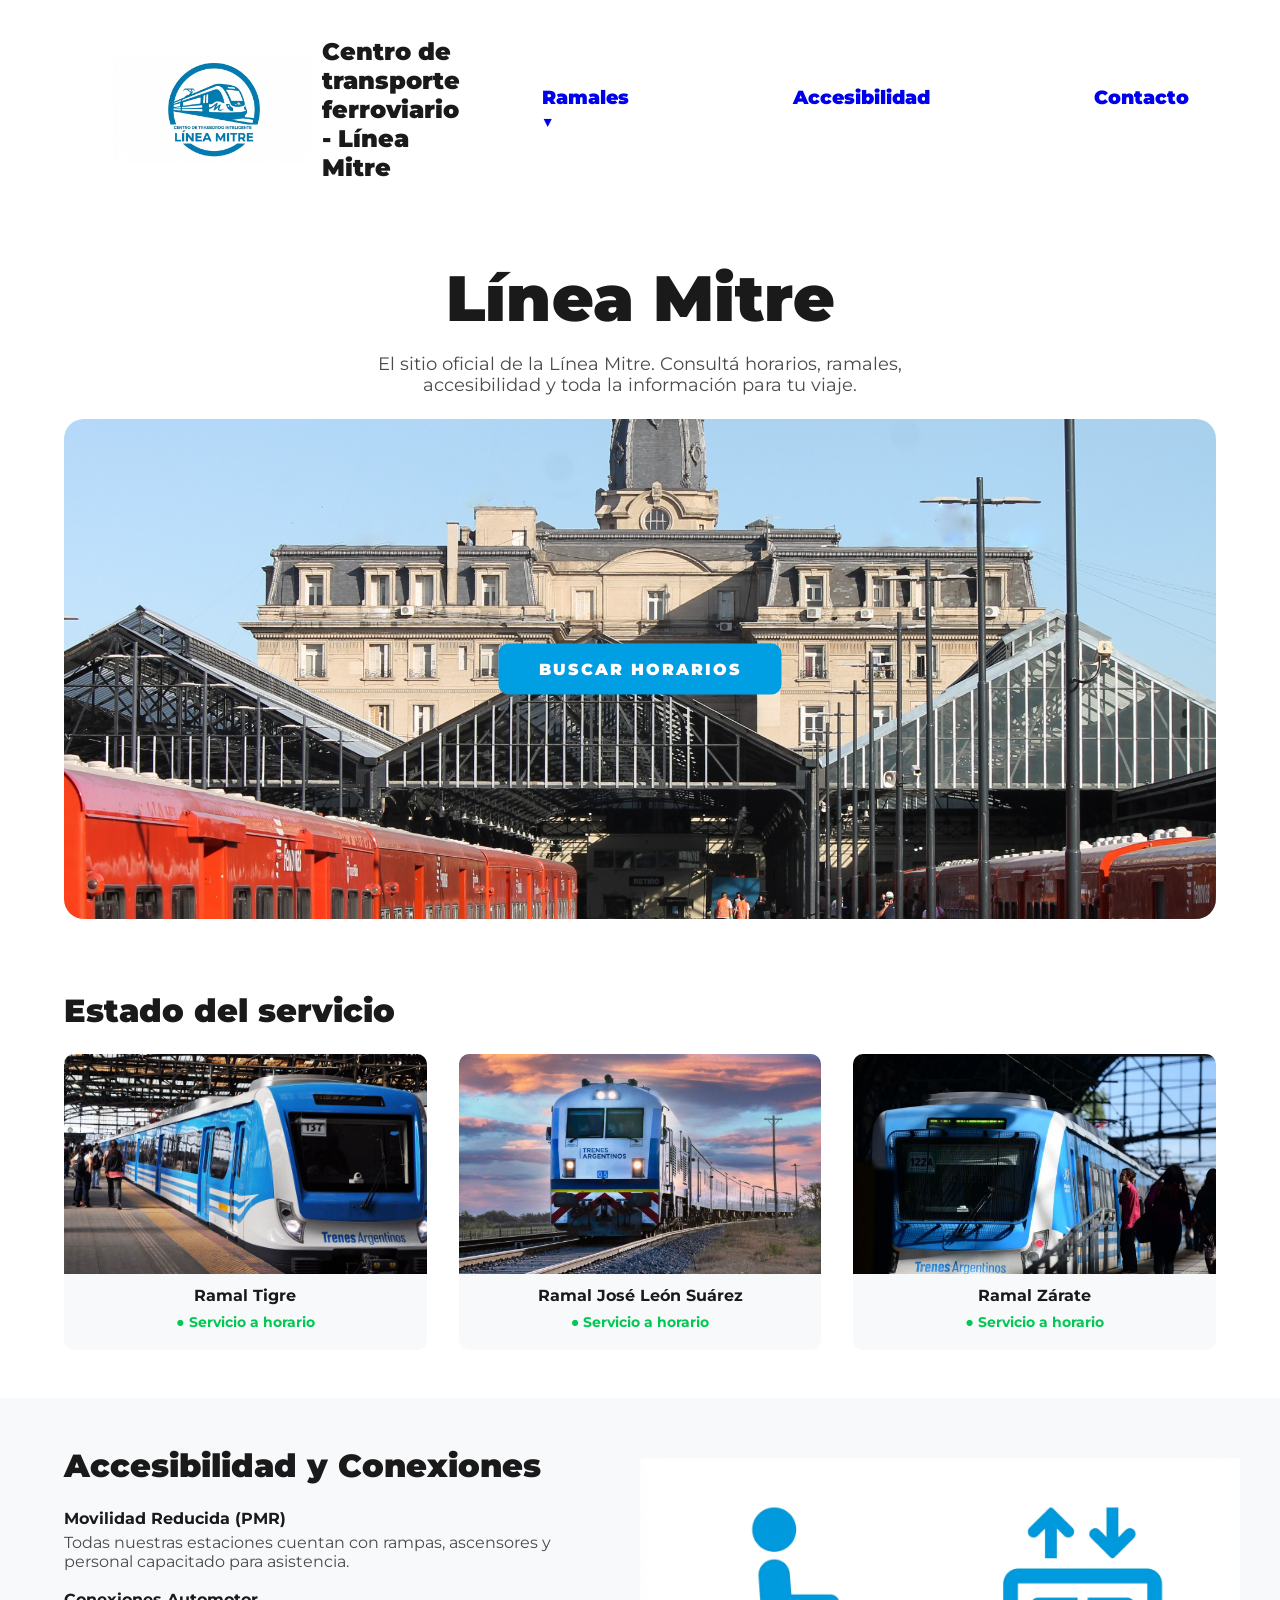
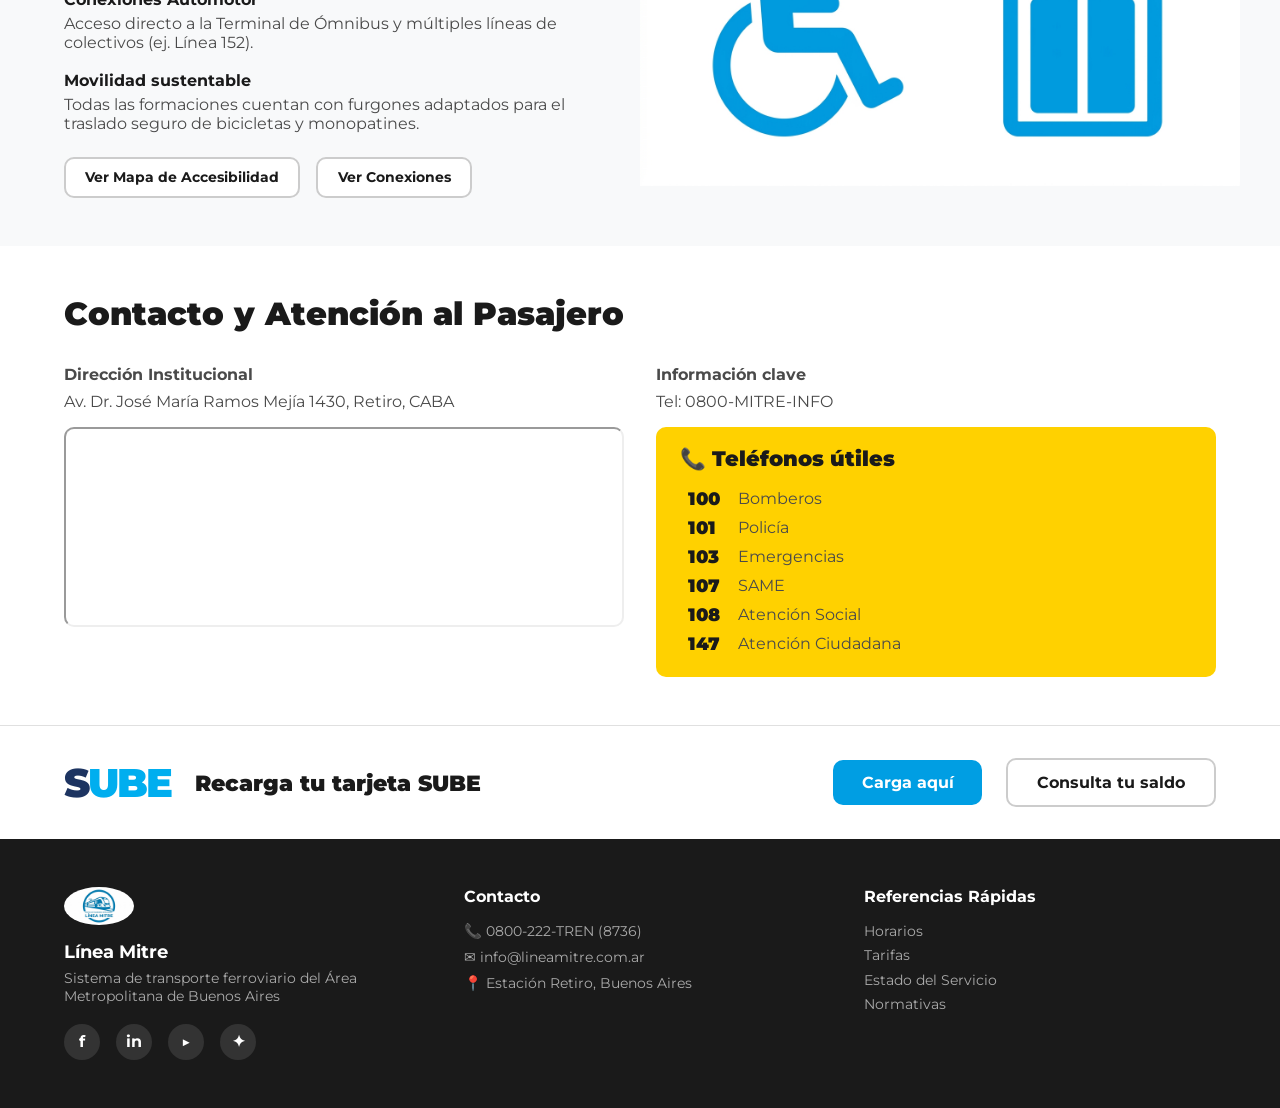
==== index.html @ d0138f38 "Update index.html" ====
<!DOCTYPE html>
<html lang="es">
<head>
    <meta charset="UTF-8">
    <meta name="viewport" content="width=device-width, initial-scale=1.0">
    <link rel="stylesheet" href="css/styles.css">
    <title>Línea Mitre</title>
</head>
<body>
    <header>
        <nav>
            <img id="img1" src="/img/Gemini_Generated_Image_.png" alt="Línea Mitre">
            <h1>Centro de transporte ferroviario - Línea Mitre</h1>
<ul>
    <li class="dropdown">
        <a href="#" class="dropbtn">Ramales ▼</a>
        <div class="dropdown-content">
            <a href="https://facubrito.github.io/sitio_tren/#contacto">José León Suárez</a>
            <a href="/ramal-capilla.html">Capilla del Señor</a>
            <a href="/ramal-zarate.html">Zárate</a>
            <a href="/ramal-mitre.html">Bartolomé Mitre</a>
            <a href="/ramal-tigre.html">Tigre</a>
        </div>
    </li>
    <li><a href="/accesibilidad.html">Accesibilidad</a></li>
    <li><a href="/contacto.html">Contacto</a></li>
    <li id="SUBE"><a href="/sube.html">SUBE</a></li>
</ul>
        </nav>
    </header>

    <main>
        <section id="hero">
            <h1>Línea Mitre</h1>
            <p>El sitio oficial de la Línea Mitre. Consultá horarios, ramales, accesibilidad y toda la información para tu viaje.</p>
            <div id="hero-img">
                <img src="/img/Retiro_station_of_Belgrano_Norte_line_in_Buenos_Aires.jpg" alt="Estación Retiro - Línea Mitre">
                <button id="btn-horarios">BUSCAR HORARIOS</button>
            </div>
        </section>

        <section id="estado">
            <h2>Estado del servicio</h2>
            <div id="tarjetas-estado">
                <div class="tarjeta-ramal">
                    <img src="/img/35YLO4O5HFCAJNLI3PYDRDZSFM.jpg" alt="Ramal Tigre">
                    <p>Ramal Tigre</p>
                    <span class="badge-operativo">● Servicio a horario</span>
                </div>
                <div class="tarjeta-ramal">
                    <img src="/img/618539c0621b9.jpeg" alt="Ramal José León Suárez">
                    <p>Ramal José León Suárez</p>
                    <span class="badge-operativo">● Servicio a horario</span>
                </div>
                <div class="tarjeta-ramal">
                    <img src="/img/Tren Línea Roca.webp" alt="Ramal Zárate">
                    <p>Ramal Zárate</p>
                    <span class="badge-operativo">● Servicio a horario</span>
                </div>
            </div>
        </section>

        <section id="accesibilidad">
            <div id="acc-texto">
                <h2>Accesibilidad y Conexiones</h2>
                <h4>Movilidad Reducida (PMR)</h4>
                <p>Todas nuestras estaciones cuentan con rampas, ascensores y personal capacitado para asistencia.</p>
                <h4>Conexiones Automotor</h4>
                <p>Acceso directo a la Terminal de Ómnibus y múltiples líneas de colectivos (ej. Línea 152).</p>
                <h4>Movilidad sustentable</h4>
                <p>Todas las formaciones cuentan con furgones adaptados para el traslado seguro de bicicletas y monopatines.</p>
                <div id="acc-botones">
                    <button class="btn-outline">Ver Mapa de Accesibilidad</button>
                    <button class="btn-outline">Ver Conexiones</button>
                </div>
            </div>
            <div id="acc-img">
                <img src="/img/watermarked_img_5487949006208809972.png" alt="">
            </div>
        </section>

        <section id="contacto-home">
            <h2>Contacto y Atención al Pasajero</h2>
            <div id="contacto-grid">
<div id="contacto-dir">
    <p><strong>Dirección Institucional</strong></p>
    <p>Av. Dr. José María Ramos Mejía 1430, Retiro, CABA</p>
    
    <iframe 
        id="mapa-retiro" 
        src="https://www.google.com/maps/embed?pb=!1m18!1m12!1m3!1d3284.225573437175!2d-58.37731772426027!3d-34.5984639572237!2m3!1f0!2f0!3f0!3m2!1i1024!2i768!4f13.1!3m3!1m2!1s0x95bccab5d5db910f%3A0xc66085dbb13b7a5a!2sEstaci%C3%B3n%20Retiro%20Mitre!5e0!3m2!1ses-419!2sar!4v1719623456789!5m2!1ses-419!2sar" 
        allowfullscreen="" 
        loading="lazy" 
        referrerpolicy="no-referrer-when-downgrade">
    </iframe>
</div>
                <div id="contacto-info">
                    <p><strong>Información clave</strong></p>
                    <p>Tel: 0800-MITRE-INFO</p>
                    <div id="telefonos-utiles">
                        <h3>📞 Teléfonos útiles</h3>
                        <table>
                            <tbody>
                                <tr><td class="num-emergencia">100</td><td>Bomberos</td></tr>
                                <tr><td class="num-emergencia">101</td><td>Policía</td></tr>
                                <tr><td class="num-emergencia">103</td><td>Emergencias</td></tr>
                                <tr><td class="num-emergencia">107</td><td>SAME</td></tr>
                                <tr><td class="num-emergencia">108</td><td>Atención Social</td></tr>
                                <tr><td class="num-emergencia">147</td><td>Atención Ciudadana</td></tr>
                            </tbody>
                        </table>
                    </div>
                </div>
            </div>
        </section>
    </main>

    <section id="banner-sube">
        <p id="sube-logo-text"><span>S</span>UBE</p>
        <p id="banner-sube-titulo">Recarga tu tarjeta SUBE</p>
        <a href="/sube.html" class="btn-sube-carga">Carga aquí</a>
        <a href="/sube.html" class="btn-sube-saldo">Consulta tu saldo</a>
    </section>

    <footer id="footer-dark">
        <div id="footer-marca">
            <img id="footer-logo" src="/img/Gemini_Generated_Image_.png" alt="Línea Mitre">
            <p><strong>Línea Mitre</strong></p>
            <p>Sistema de transporte ferroviario del Área Metropolitana de Buenos Aires</p>
            <div id="footer-social">
                <a href="#">f</a>
                <a href="#">in</a>
                <a href="#">▶</a>
                <a href="#">✦</a>
            </div>
        </div>
        <div class="footer-col-dark">
            <h4>Contacto</h4>
            <p>📞 0800-222-TREN (8736)</p>
            <p>✉ info@lineamitre.com.ar</p>
            <p>📍 Estación Retiro, Buenos Aires</p>
        </div>
        <div class="footer-col-dark">
            <h4>Referencias Rápidas</h4>
            <a href="#">Horarios</a>
            <a href="#">Tarifas</a>
            <a href="#">Estado del Servicio</a>
            <a href="#">Normativas</a>
        </div>
    </footer>

    <script src="/JS/style.js"></script>
</body>
</html>
---- css/styles.css ----
@import url('https://fonts.googleapis.com/css2?family=Montserrat:wght@400;500;700;900&display=swap');

* {
    margin: 0;
    padding: 0;
    box-sizing: border-box;
}

header {
    margin: 0;
    padding: 0;
}

:root {
    --azul-sube: #009EE3;
    --fondo-tarjetas: #F8F9FA;
    --texto-titulos: #1A1A1A;
    --texto-parrafos: #4A4A4A;
    --verde-alerta: #00C853;
}

body {
    font-family: 'Montserrat', sans-serif;
    color: var(--texto-parrafos);
    background-color: #FFFFFF;
}

h1, h2, h3 {
    color: var(--texto-titulos);
    font-weight: 900;
}

h1 {
    font-size: 4rem;
}

h2 {
    font-size: 2rem;
}

h3 {
    font-size: 1.3rem;
}

nav {
    display: flex;
    justify-content: space-between;
    align-items: center;
    padding: 1.8rem 4rem;
}

nav h1, ul, li, a {
    display: flex;
    list-style: none;
    text-decoration: none;
    gap: 2rem;
    padding: 0.5rem;
    font-weight: 990;
    font-size: 1.2rem;
    margin-right: 50px;
}

nav h1 {
    font-size: 1.5rem;
}

#img1 {
    margin-left: 50px;
    width: 200px;
    height: auto;
}

#SUBE a {
    text-decoration: none;
    list-style: none;
    border-radius: 10px;
    background-color: #009EE3;
    color: white;
}

#inicio1 {
    display: flex;
    flex-wrap: wrap;
    justify-content: center;
    text-align: center;
    padding: 1.5rem 4rem;
    gap: 10px;
}

#destinos1 {
    display: flex;
    flex-wrap: wrap;
    justify-content: center;
    text-align: center;
    padding: 1.5rem 4rem;
    gap: 10px;
}

.carrusel1 img {
    position: relative;
    height: 500px;
    max-width: 700px;
    margin: 0 auto;
    border-radius: 10px;
}

.carrusel1 .img {
    display: none;
    width: 100%;
    height: 500px;
    object-fit: cover;
}

.carrusel1 .act {
    display: block;
}

.previo {
    left: 0;
}

.siguiente {
    right: 0;
}

table {
    width: 100%;
    border-collapse: collapse;
    margin: 20px 0;
}

th, td {
    padding: 12px 15px;
    text-align: left;
    border-bottom: 1px solid #e0e0e0;
}

th {
    background-color: var(--azul-sube);
    color: white;
}

.badge-pico {
    background-color: var(--verde-alerta);
    color: white;
    padding: 4px 12px;
    border-radius: 20px;
    font-size: 14px;
    font-weight: bold;
    display: inline-block;
}

.badge-valle {
    background-color: #0077b6;
    color: white;
    padding: 4px 12px;
    border-radius: 20px;
    font-size: 14px;
    font-weight: bold;
    display: inline-block;
}

#frecuencias {
    display: flex;
    flex-wrap: wrap;
    justify-content: center;
    text-align: center;
}

#frecuencias table {
    overflow: hidden;
    border-radius: 30px;
    border-width: 20px;
    margin: 2rem 4rem;
}

#hero {
    text-align: center;
    padding: 2.5rem 4rem 1.5rem;
}

#hero p {
    font-size: 1.1rem;
    color: var(--texto-parrafos);
    margin: 1rem auto 0;
    max-width: 600px;
}

#hero-img {
    position: relative;
    margin-top: 1.5rem;
}

#hero-img img {
    width: 100%;
    max-height: 500px;
    object-fit: cover;
    border-radius: 20px;
    display: block;
}

#btn-horarios {
    position: absolute;
    top: 50%;
    left: 50%;
    transform: translate(-50%, -50%);
    background-color: var(--azul-sube);
    color: white;
    border: none;
    border-radius: 10px;
    padding: 1rem 2.5rem;
    font-family: 'Montserrat', sans-serif;
    font-size: 1rem;
    font-weight: 900;
    letter-spacing: 2px;
    cursor: pointer;
}

#estado {
    padding: 3rem 4rem;
}

#estado h2 {
    margin-bottom: 1.5rem;
}

#tarjetas-estado {
    display: flex;
    gap: 2rem;
    flex-wrap: wrap;
}

.tarjeta-ramal {
    flex: 1;
    min-width: 200px;
    background-color: var(--fondo-tarjetas);
    border-radius: 10px;
    overflow: hidden;
    padding-bottom: 1.2rem;
    text-align: center;
}

.tarjeta-ramal img {
    width: 100%;
    height: 220px;
    object-fit: cover;
    display: block;
}

.tarjeta-ramal p {
    margin: 0.8rem 0 0.4rem;
    font-weight: 700;
    color: var(--texto-titulos);
    font-size: 1rem;
}

.badge-operativo {
    color: var(--verde-alerta);
    font-weight: 700;
    font-size: 0.9rem;
}

#accesibilidad {
    background-color: var(--fondo-tarjetas);
    display: flex;
    justify-content: space-between;
    align-items: center;
    padding: 3rem 4rem;
    gap: 3rem;
    flex-wrap: wrap;
}

#acc-texto {
    flex: 1;
    min-width: 300px;
}

#acc-texto h2 {
    margin-bottom: 1.5rem;
}

#acc-texto h4 {
    margin-top: 1.2rem;
    margin-bottom: 0.3rem;
    font-weight: 700;
    color: var(--texto-titulos);
    font-size: 1rem;
}

#acc-botones {
    display: flex;
    gap: 1rem;
    margin-top: 1.5rem;
    flex-wrap: wrap;
}

.btn-outline {
    border: 2px solid #CCCCCC;
    background-color: white;
    border-radius: 10px;
    padding: 0.6rem 1.2rem;
    font-family: 'Montserrat', sans-serif;
    font-size: 0.9rem;
    font-weight: 700;
    cursor: pointer;
    color: var(--texto-titulos);
}

#acc-img {
    display: flex;
    gap: 2rem;
    align-items: center;
    justify-content: center;
    flex: 1;
    min-width: 250px;
}

#acc-img img {
    width: 600px;
    height: auto;
    object-fit: contain;
}

#contacto-home {
    padding: 3rem 4rem;
}

#contacto-home h2 {
    margin-bottom: 2rem;
}

#contacto-grid {
    display: flex;
    gap: 2rem;
    flex-wrap: wrap;
}

#contacto-dir {
    flex: 1;
    min-width: 250px;
}

#contacto-dir p {
    margin-bottom: 0.5rem;
}

#mapa-retiro {
    width: 100%;
    height: 200px;
    object-fit: cover;
    border-radius: 10px;
    margin-top: 1rem;
    display: block;
}

#contacto-info {
    flex: 1;
    min-width: 250px;
}

#contacto-info p {
    margin-bottom: 0.5rem;
}

#telefonos-utiles {
    background-color: #FFD100;
    border-radius: 10px;
    padding: 1.2rem 1.5rem;
    margin-top: 1rem;
}

#telefonos-utiles h3 {
    margin-bottom: 0.8rem;
}

#telefonos-utiles table {
    border: none;
    margin: 0;
    width: 100%;
}

#telefonos-utiles td {
    border: none;
    padding: 0.25rem 0.5rem;
    background: none;
}

.num-emergencia {
    font-weight: 900;
    font-size: 1.1rem;
    color: var(--texto-titulos);
    width: 50px;
}

#banner-sube {
    display: flex;
    align-items: center;
    gap: 1.5rem;
    padding: 2rem 4rem;
    background-color: #FFFFFF;
    border-top: 1px solid #E0E0E0;
    flex-wrap: wrap;
}

#sube-logo-text {
    font-size: 2.5rem;
    font-weight: 900;
    letter-spacing: -2px;
    color: #00AEEF;
    margin-right: 0;
    padding: 0;
}

#sube-logo-text span {
    color: #1D3461;
}

#banner-sube-titulo {
    font-size: 1.4rem;
    font-weight: 900;
    color: var(--texto-titulos);
    flex: 1;
    margin-right: 0;
    padding: 0;
}

.btn-sube-carga {
    background-color: var(--azul-sube);
    color: white;
    text-decoration: none;
    padding: 0.8rem 1.8rem;
    border-radius: 10px;
    font-weight: 700;
    font-size: 1rem;
    margin-right: 0;
    display: inline-block;
}

.btn-sube-saldo {
    border: 2px solid #CCCCCC;
    color: var(--texto-titulos);
    text-decoration: none;
    padding: 0.8rem 1.8rem;
    border-radius: 10px;
    font-weight: 700;
    font-size: 1rem;
    margin-right: 0;
    display: inline-block;
}

#footer-dark {
    background-color: #1A1A1A;
    display: flex;
    gap: 3rem;
    padding: 3rem 4rem;
    flex-wrap: wrap;
}

#footer-marca {
    flex: 1;
    min-width: 200px;
}

#footer-logo {
    width: 70px;
    height: auto;
    border-radius: 50%;
    margin-bottom: 1rem;
    display: block;
}

#footer-marca p {
    color: #AAAAAA;
    margin-bottom: 0.4rem;
    font-size: 0.9rem;
    padding: 0;
    margin-right: 0;
}

#footer-marca strong {
    font-size: 1.1rem;
    color: white;
}

#footer-social {
    display: flex;
    gap: 1rem;
    margin-top: 1.2rem;
}

#footer-social a {
    color: white;
    font-weight: 700;
    text-decoration: none;
    font-size: 1rem;
    background-color: #333333;
    width: 36px;
    height: 36px;
    border-radius: 50%;
    display: flex;
    align-items: center;
    justify-content: center;
    margin-right: 0;
    padding: 0;
}

.footer-col-dark {
    flex: 1;
    min-width: 150px;
}

.footer-col-dark h4 {
    color: white;
    margin-bottom: 1rem;
    font-size: 1rem;
}

.footer-col-dark p {
    color: #AAAAAA;
    font-size: 0.9rem;
    margin-bottom: 0.5rem;
    padding: 0;
    margin-right: 0;
}

.footer-col-dark a {
    color: #AAAAAA;
    font-size: 0.9rem;
    text-decoration: none;
    display: block;
    margin-bottom: 0.4rem;
    font-weight: 400;
    margin-right: 0;
    padding: 0;
}

#contacto-header {
    text-align: center;
    padding: 2.5rem 4rem;
}

#contacto-header p {
    margin-top: 1rem;
    font-size: 1.1rem;
    color: var(--texto-parrafos);
    padding: 0;
    margin-right: 0;
}

#contacto-main {
    display: flex;
    gap: 2rem;
    padding: 2rem 4rem 3rem;
    flex-wrap: wrap;
    align-items: flex-start;
}

#form-col {
    flex: 1;
    min-width: 280px;
}

#form-col h2 {
    margin-bottom: 1.5rem;
}

#form-contacto {
    background-color: var(--fondo-tarjetas);
    border-radius: 10px;
    padding: 2rem;
}

#form-contacto label {
    display: block;
    font-size: 0.85rem;
    color: var(--texto-parrafos);
    margin-top: 1.2rem;
    margin-bottom: 0.4rem;
    font-weight: 500;
    padding: 0;
    margin-right: 0;
}

#form-contacto input,
#form-contacto select,
#form-contacto textarea {
    width: 100%;
    padding: 0.8rem 1rem;
    border: 1.5px solid #D0D0D0;
    border-radius: 10px;
    font-family: 'Montserrat', sans-serif;
    font-size: 1rem;
    color: var(--texto-parrafos);
    background-color: white;
    display: block;
    margin-right: 0;
}

#form-contacto textarea {
    height: 150px;
    resize: vertical;
}

#btn-enviar {
    width: 100%;
    background-color: var(--azul-sube);
    color: white;
    border: none;
    border-radius: 10px;
    padding: 1rem;
    font-family: 'Montserrat', sans-serif;
    font-size: 1rem;
    font-weight: 700;
    cursor: pointer;
    margin-top: 1.5rem;
}

#info-col {
    flex: 1;
    min-width: 280px;
    display: flex;
    flex-direction: column;
    gap: 1.2rem;
}

.tarjeta-contacto {
    background-color: var(--fondo-tarjetas);
    border-radius: 10px;
    padding: 1.5rem;
    display: flex;
    gap: 1rem;
    align-items: flex-start;
}

.icono-tarjeta {
    font-size: 1.8rem;
    flex-shrink: 0;
    padding: 0;
    margin-right: 0;
}

.tarjeta-contacto p {
    margin-bottom: 0.4rem;
    padding: 0;
    margin-right: 0;
}

#tel-principal {
    color: var(--azul-sube);
    font-size: 1.4rem;
    margin: 0.3rem 0;
}

#img-oficina {
    width: 100%;
    height: 180px;
    object-fit: cover;
    border-radius: 10px;
    margin-top: 1rem;
    display: block;
}

#telefonos-emergencia {
    background-color: #FFFDE7;
    border: 2px solid #FFD100;
    border-radius: 10px;
    padding: 1.5rem;
}

#telefonos-emergencia h3 {
    margin-bottom: 1rem;
}

#telefonos-emergencia table {
    border: none;
    margin: 0;
    width: 100%;
}

#telefonos-emergencia td {
    border: none;
    padding: 0.4rem 0.5rem;
    background: none;
}

#footer-light {
    padding: 3rem 4rem;
    border-top: 1px solid #E0E0E0;
}

#footer-cols {
    display: flex;
    gap: 2rem;
    flex-wrap: wrap;
    margin-bottom: 2rem;
}

.footer-col {
    flex: 1;
    min-width: 150px;
}

.footer-col h4 {
    font-size: 1rem;
    color: var(--texto-titulos);
    margin-bottom: 1rem;
}

.footer-col a {
    display: block;
    color: var(--texto-parrafos);
    text-decoration: none;
    font-size: 0.9rem;
    margin-bottom: 0.4rem;
    font-weight: 400;
    margin-right: 0;
    padding: 0;
}

#footer-copy {
    text-align: center;
    color: var(--texto-parrafos);
    font-size: 0.85rem;
    border-top: 1px solid #E0E0E0;
    padding-top: 1.5rem;
    padding-bottom: 0;
    margin-right: 0;
}

.tarjeta-oficina {
    width: 100%;
    margin-top: 1.5rem;
}

.tarjeta-oficina-header {
    display: flex;
    flex-direction: column;
    align-items: flex-start;
    margin-bottom: 1rem;
}

.icono-ubicacion {
    display: flex;
    justify-content: flex-start;
    margin-bottom: 0.5rem;
}

.icono-ubicacion svg {
    stroke: var(--azul-sube);
    width: 32px;
    height: 32px;
}

.texto-oficina h3 {
    font-size: 1.5rem;
    color: var(--texto-titulos);
    font-weight: 900;
    margin-bottom: 0.2rem;
}

.texto-oficina p {
    font-size: 1rem;
    color: #666666;
    margin: 0;
}

.img-oficina-card {
    width: 100%;
    height: 250px;
    border-radius: 12px;
    border: 1px solid #EAEAEA;
    display: block;
    box-shadow: 0 4px 12px rgba(0, 0, 0, 0.05);
}

.dropdown {
    position: relative;
}

.dropdown-content {
    display: none;
    position: absolute;
    top: 100%;
    left: 0;
    background-color: #FFFFFF;
    min-width: 220px;
    box-shadow: 0px 8px 16px rgba(0,0,0,0.1);
    border-radius: 10px;
    z-index: 1000;
    padding: 0 !important;
    margin: 0 !important;
    flex-direction: column;
}

.dropdown:hover .dropdown-content {
    display: flex;
}

nav .dropdown-content a {
    display: block !important;
    padding: 12px 20px !important;
    margin: 0 !important;
    font-size: 1rem !important;
    font-weight: 700 !important;
    color: var(--texto-parrafos) !important;
    border-bottom: 1px solid #F0F0F0;
    width: 100%;
    text-align: left;
}

nav .dropdown-content a:last-child {
    border-bottom: none;
}

nav .dropdown-content a:hover {
    background-color: #F8F9FA !important;
    color: var(--azul-sube) !important;
}

@media (max-width: 768px) {
    h1 { font-size: 2.2rem; }
    h2 { font-size: 1.8rem; }

    nav {
        flex-direction: column;
        padding: 1.5rem;
        text-align: center;
        gap: 1rem;
    }
    
    #img1 {
        margin-left: 0;
        margin: 0 auto; 
    }

    nav h1, ul, li, a {
        margin-right: 0; 
        gap: 1rem;
        justify-content: center;
    }

    ul {
        flex-wrap: wrap; 
    }

    #hero, #estado, #accesibilidad, #contacto-home, #banner-sube, #footer-dark, #contacto-header, #contacto-main {
        padding-left: 1.5rem;
        padding-right: 1.5rem;
        padding-top: 2rem;
        padding-bottom: 2rem;
    }

    #acc-img img {
        width: 100%; 
        max-width: 300px; 
    }

    #banner-sube {
        justify-content: center;
        text-align: center;
    }

    .btn-sube-carga, .btn-sube-saldo {
        width: 100%;
        text-align: center;
    }

    #footer-dark {
        text-align: center;
        gap: 2rem;
    }

    #footer-logo {
        margin: 0 auto 1rem; 
    }

    #footer-social {
        justify-content: center;
    }

    .dropdown-content {
        position: static;
        box-shadow: none;
        width: 100%;
        border: 1px solid #EAEAEA;
        margin-top: 10px !important;
    }
}
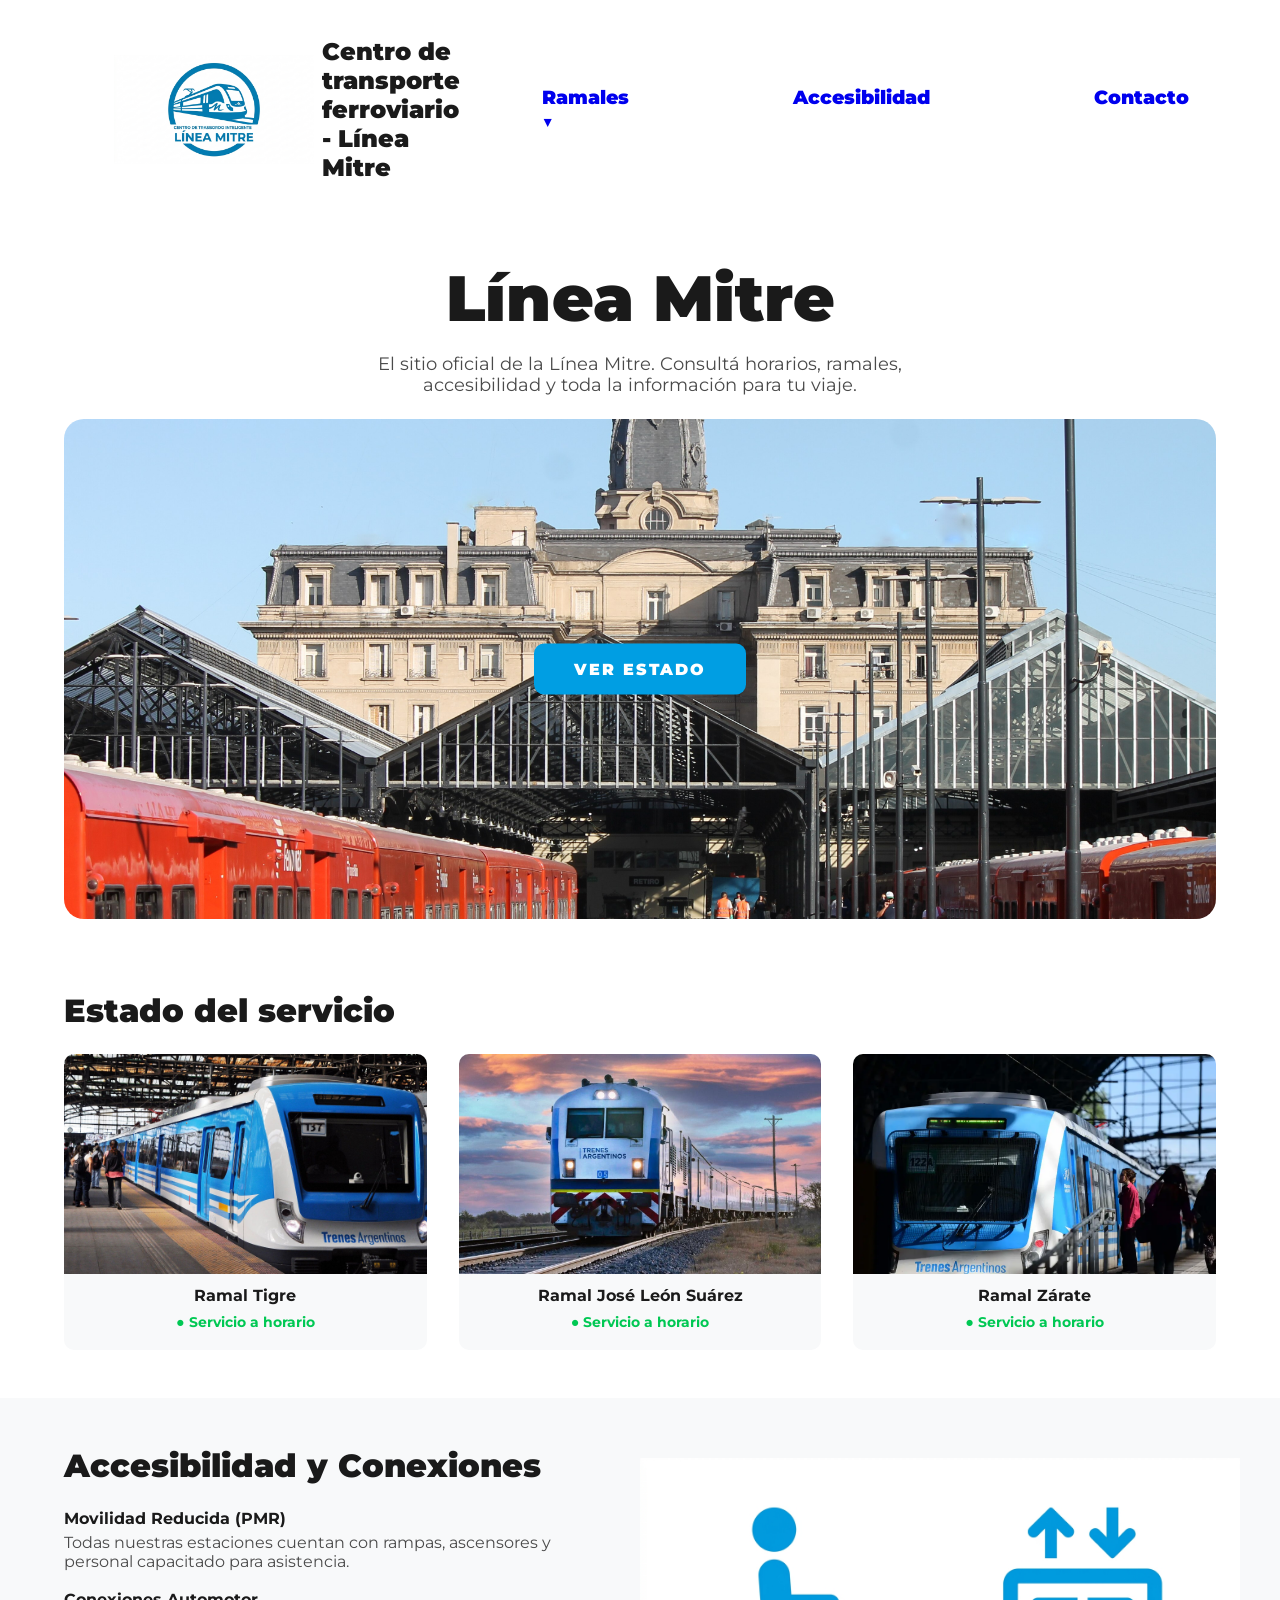
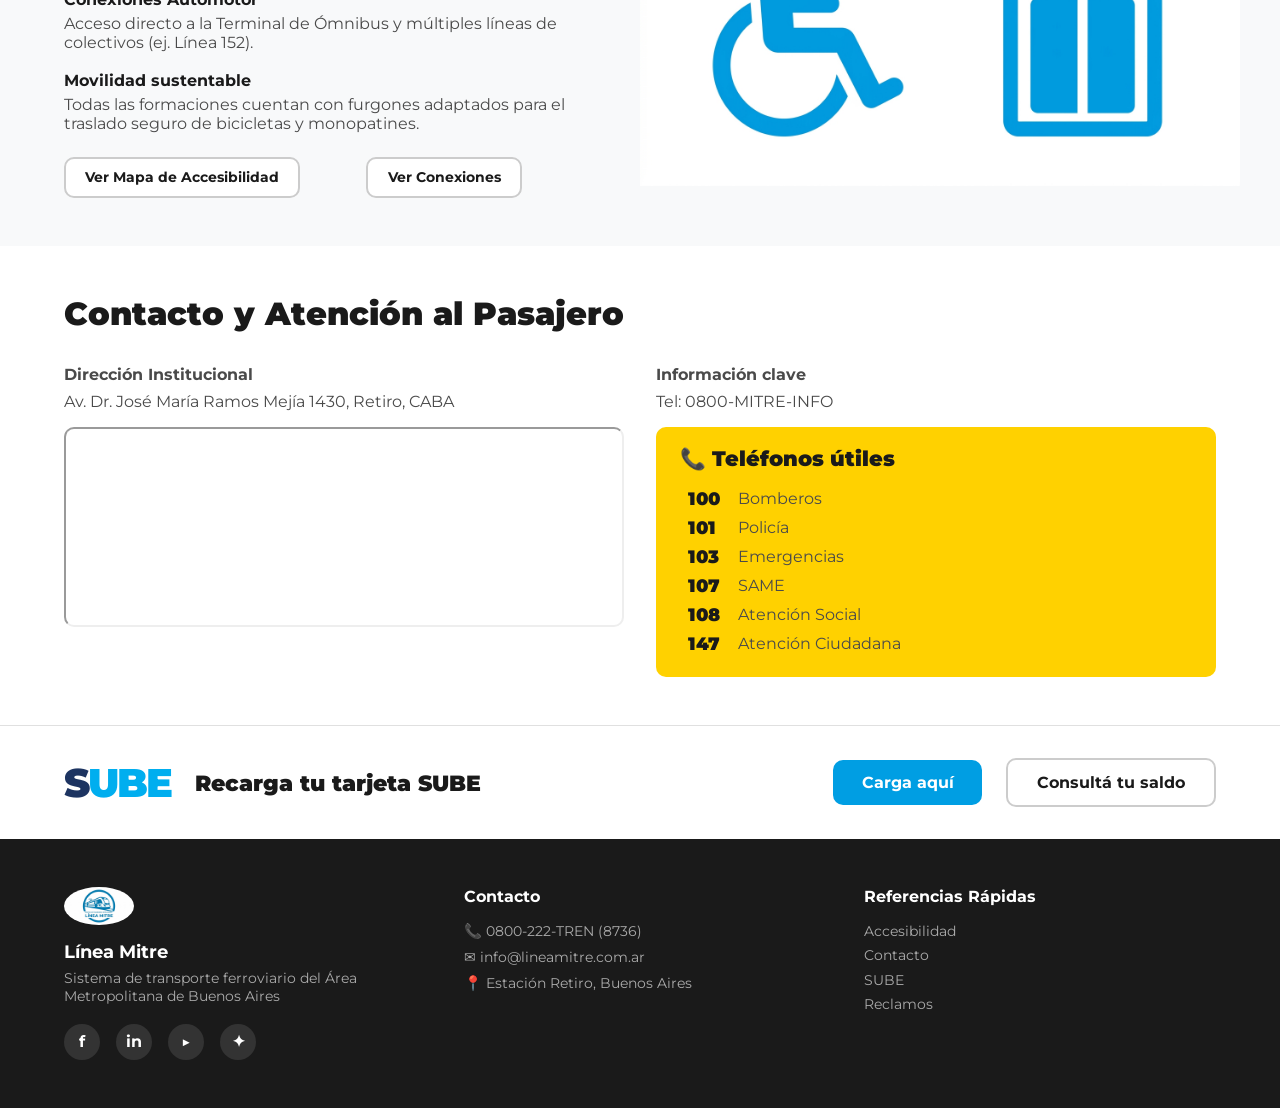
==== commit 97e93149: "Add files via upload" ====
--- a/index.html
+++ b/index.html
@@ -1,154 +1,150 @@
-<!DOCTYPE html>
-<html lang="es">
-<head>
-    <meta charset="UTF-8">
-    <meta name="viewport" content="width=device-width, initial-scale=1.0">
-    <link rel="stylesheet" href="css/styles.css">
-    <title>Línea Mitre</title>
-</head>
-<body>
-    <header>
-        <nav>
-            <img id="img1" src="/img/Gemini_Generated_Image_.png" alt="Línea Mitre">
-            <h1>Centro de transporte ferroviario - Línea Mitre</h1>
-<ul>
-    <li class="dropdown">
-        <a href="#" class="dropbtn">Ramales ▼</a>
-        <div class="dropdown-content">
-            <a href="https://facubrito.github.io/sitio_tren/#contacto">José León Suárez</a>
-            <a href="/ramal-capilla.html">Capilla del Señor</a>
-            <a href="/ramal-zarate.html">Zárate</a>
-            <a href="/ramal-mitre.html">Bartolomé Mitre</a>
-            <a href="/ramal-tigre.html">Tigre</a>
-        </div>
-    </li>
-    <li><a href="/accesibilidad.html">Accesibilidad</a></li>
-    <li><a href="/contacto.html">Contacto</a></li>
-    <li id="SUBE"><a href="/sube.html">SUBE</a></li>
-</ul>
-        </nav>
-    </header>
-
-    <main>
-        <section id="hero">
-            <h1>Línea Mitre</h1>
-            <p>El sitio oficial de la Línea Mitre. Consultá horarios, ramales, accesibilidad y toda la información para tu viaje.</p>
-            <div id="hero-img">
-                <img src="/img/Retiro_station_of_Belgrano_Norte_line_in_Buenos_Aires.jpg" alt="Estación Retiro - Línea Mitre">
-                <button id="btn-horarios">BUSCAR HORARIOS</button>
-            </div>
-        </section>
-
-        <section id="estado">
-            <h2>Estado del servicio</h2>
-            <div id="tarjetas-estado">
-                <div class="tarjeta-ramal">
-                    <img src="/img/35YLO4O5HFCAJNLI3PYDRDZSFM.jpg" alt="Ramal Tigre">
-                    <p>Ramal Tigre</p>
-                    <span class="badge-operativo">● Servicio a horario</span>
-                </div>
-                <div class="tarjeta-ramal">
-                    <img src="/img/618539c0621b9.jpeg" alt="Ramal José León Suárez">
-                    <p>Ramal José León Suárez</p>
-                    <span class="badge-operativo">● Servicio a horario</span>
-                </div>
-                <div class="tarjeta-ramal">
-                    <img src="/img/Tren Línea Roca.webp" alt="Ramal Zárate">
-                    <p>Ramal Zárate</p>
-                    <span class="badge-operativo">● Servicio a horario</span>
-                </div>
-            </div>
-        </section>
-
-        <section id="accesibilidad">
-            <div id="acc-texto">
-                <h2>Accesibilidad y Conexiones</h2>
-                <h4>Movilidad Reducida (PMR)</h4>
-                <p>Todas nuestras estaciones cuentan con rampas, ascensores y personal capacitado para asistencia.</p>
-                <h4>Conexiones Automotor</h4>
-                <p>Acceso directo a la Terminal de Ómnibus y múltiples líneas de colectivos (ej. Línea 152).</p>
-                <h4>Movilidad sustentable</h4>
-                <p>Todas las formaciones cuentan con furgones adaptados para el traslado seguro de bicicletas y monopatines.</p>
-                <div id="acc-botones">
-                    <button class="btn-outline">Ver Mapa de Accesibilidad</button>
-                    <button class="btn-outline">Ver Conexiones</button>
-                </div>
-            </div>
-            <div id="acc-img">
-                <img src="/img/watermarked_img_5487949006208809972.png" alt="">
-            </div>
-        </section>
-
-        <section id="contacto-home">
-            <h2>Contacto y Atención al Pasajero</h2>
-            <div id="contacto-grid">
-<div id="contacto-dir">
-    <p><strong>Dirección Institucional</strong></p>
-    <p>Av. Dr. José María Ramos Mejía 1430, Retiro, CABA</p>
-    
-    <iframe 
-        id="mapa-retiro" 
-        src="https://www.google.com/maps/embed?pb=!1m18!1m12!1m3!1d3284.225573437175!2d-58.37731772426027!3d-34.5984639572237!2m3!1f0!2f0!3f0!3m2!1i1024!2i768!4f13.1!3m3!1m2!1s0x95bccab5d5db910f%3A0xc66085dbb13b7a5a!2sEstaci%C3%B3n%20Retiro%20Mitre!5e0!3m2!1ses-419!2sar!4v1719623456789!5m2!1ses-419!2sar" 
-        allowfullscreen="" 
-        loading="lazy" 
-        referrerpolicy="no-referrer-when-downgrade">
-    </iframe>
-</div>
-                <div id="contacto-info">
-                    <p><strong>Información clave</strong></p>
-                    <p>Tel: 0800-MITRE-INFO</p>
-                    <div id="telefonos-utiles">
-                        <h3>📞 Teléfonos útiles</h3>
-                        <table>
-                            <tbody>
-                                <tr><td class="num-emergencia">100</td><td>Bomberos</td></tr>
-                                <tr><td class="num-emergencia">101</td><td>Policía</td></tr>
-                                <tr><td class="num-emergencia">103</td><td>Emergencias</td></tr>
-                                <tr><td class="num-emergencia">107</td><td>SAME</td></tr>
-                                <tr><td class="num-emergencia">108</td><td>Atención Social</td></tr>
-                                <tr><td class="num-emergencia">147</td><td>Atención Ciudadana</td></tr>
-                            </tbody>
-                        </table>
-                    </div>
-                </div>
-            </div>
-        </section>
-    </main>
-
-    <section id="banner-sube">
-        <p id="sube-logo-text"><span>S</span>UBE</p>
-        <p id="banner-sube-titulo">Recarga tu tarjeta SUBE</p>
-        <a href="/sube.html" class="btn-sube-carga">Carga aquí</a>
-        <a href="/sube.html" class="btn-sube-saldo">Consulta tu saldo</a>
-    </section>
-
-    <footer id="footer-dark">
-        <div id="footer-marca">
-            <img id="footer-logo" src="/img/Gemini_Generated_Image_.png" alt="Línea Mitre">
-            <p><strong>Línea Mitre</strong></p>
-            <p>Sistema de transporte ferroviario del Área Metropolitana de Buenos Aires</p>
-            <div id="footer-social">
-                <a href="#">f</a>
-                <a href="#">in</a>
-                <a href="#">▶</a>
-                <a href="#">✦</a>
-            </div>
-        </div>
-        <div class="footer-col-dark">
-            <h4>Contacto</h4>
-            <p>📞 0800-222-TREN (8736)</p>
-            <p>✉ info@lineamitre.com.ar</p>
-            <p>📍 Estación Retiro, Buenos Aires</p>
-        </div>
-        <div class="footer-col-dark">
-            <h4>Referencias Rápidas</h4>
-            <a href="#">Horarios</a>
-            <a href="#">Tarifas</a>
-            <a href="#">Estado del Servicio</a>
-            <a href="#">Normativas</a>
-        </div>
-    </footer>
-
-    <script src="/JS/style.js"></script>
-</body>
-</html>
+<!DOCTYPE html>
+<html lang="es">
+<head>
+    <meta charset="UTF-8">
+    <meta name="viewport" content="width=device-width, initial-scale=1.0">
+    <link rel="stylesheet" href="css/styles.css">
+    <title>Línea Mitre</title>
+</head>
+<body>
+    <header>
+        <nav>
+            <img id="img1" src="img/Gemini_Generated_Image_.png" alt="Línea Mitre">
+            <h1>Centro de transporte ferroviario - Línea Mitre</h1>
+            <ul>
+                <li class="dropdown">
+                    <a href="#" class="dropbtn">Ramales ▼</a>
+                    <div class="dropdown-content">
+                        <a href="https://facubrito.github.io/sitio_tren/#inicio">José León Suárez</a>
+                        <a href="ramal-capilla.html">Capilla del Señor</a>
+                        <a href="https://rafaelmontanerpt.github.io/ramal-zarate.html">Zárate</a>
+                        <a href="https://crossiuade.github.io/ramalbartolomemitre/index.html">Bartolomé Mitre</a>
+                        <a href="https://katydweb.github.io/Ramal_Tigre/" target="_blank">Tigre</a>
+                    </div>
+                </li>
+                <li><a href="accesibilidad.html">Accesibilidad</a></li>
+                <li><a href="contacto.html">Contacto</a></li>
+                <li id="SUBE"><a href="sube.html">SUBE</a></li>
+            </ul>
+        </nav>
+    </header>
+
+    <main>
+        <section id="hero">
+            <h1>Línea Mitre</h1>
+            <p>El sitio oficial de la Línea Mitre. Consultá horarios, ramales, accesibilidad y toda la información para tu viaje.</p>
+            <div id="hero-img">
+                <img src="img/Retiro_station_of_Belgrano_Norte_line_in_Buenos_Aires.jpg" alt="Estación Retiro - Línea Mitre">
+                <button id="btn-horarios" onclick="document.getElementById('estado').scrollIntoView({behavior:'smooth'})">VER ESTADO</button>
+            </div>
+        </section>
+
+        <section id="estado">
+            <h2>Estado del servicio</h2>
+            <div id="tarjetas-estado">
+                <div class="tarjeta-ramal">
+                    <img src="img/35YLO4O5HFCAJNLI3PYDRDZSFM.jpg" alt="Ramal Tigre">
+                    <p>Ramal Tigre</p>
+                    <span class="badge-operativo">● Servicio a horario</span>
+                </div>
+                <div class="tarjeta-ramal">
+                    <img src="img/618539c0621b9.jpeg" alt="Ramal José León Suárez">
+                    <p>Ramal José León Suárez</p>
+                    <span class="badge-operativo">● Servicio a horario</span>
+                </div>
+                <div class="tarjeta-ramal">
+                    <img src="img/tren-zarate.webp" alt="Ramal Zárate">
+                    <p>Ramal Zárate</p>
+                    <span class="badge-operativo">● Servicio a horario</span>
+                </div>
+            </div>
+        </section>
+
+        <section id="accesibilidad">
+            <div id="acc-texto">
+                <h2>Accesibilidad y Conexiones</h2>
+                <h4>Movilidad Reducida (PMR)</h4>
+                <p>Todas nuestras estaciones cuentan con rampas, ascensores y personal capacitado para asistencia.</p>
+                <h4>Conexiones Automotor</h4>
+                <p>Acceso directo a la Terminal de Ómnibus y múltiples líneas de colectivos (ej. Línea 152).</p>
+                <h4>Movilidad sustentable</h4>
+                <p>Todas las formaciones cuentan con furgones adaptados para el traslado seguro de bicicletas y monopatines.</p>
+                <div id="acc-botones">
+                    <a href="accesibilidad.html" class="btn-outline">Ver Mapa de Accesibilidad</a>
+                    <a href="accesibilidad.html#conexiones" class="btn-outline">Ver Conexiones</a>
+                </div>
+            </div>
+            <div id="acc-img">
+                <img src="img/watermarked_img_5487949006208809972.png" alt="Accesibilidad Línea Mitre">
+            </div>
+        </section>
+
+        <section id="contacto-home">
+            <h2>Contacto y Atención al Pasajero</h2>
+            <div id="contacto-grid">
+                <div id="contacto-dir">
+                    <p><strong>Dirección Institucional</strong></p>
+                    <p>Av. Dr. José María Ramos Mejía 1430, Retiro, CABA</p>
+                    <iframe
+                        id="mapa-retiro"
+                        src="https://www.google.com/maps/embed?pb=!1m18!1m12!1m3!1d3284.225573437175!2d-58.37731772426027!3d-34.5984639572237!2m3!1f0!2f0!3f0!3m2!1i1024!2i768!4f13.1!3m3!1m2!1s0x95bccab5d5db910f%3A0xc66085dbb13b7a5a!2sEstaci%C3%B3n%20Retiro%20Mitre!5e0!3m2!1ses-419!2sar!4v1719623456789!5m2!1ses-419!2sar"
+                        allowfullscreen="" loading="lazy" referrerpolicy="no-referrer-when-downgrade">
+                    </iframe>
+                </div>
+                <div id="contacto-info">
+                    <p><strong>Información clave</strong></p>
+                    <p>Tel: 0800-MITRE-INFO</p>
+                    <div id="telefonos-utiles">
+                        <h3>📞 Teléfonos útiles</h3>
+                        <table>
+                            <tbody>
+                                <tr><td class="num-emergencia">100</td><td>Bomberos</td></tr>
+                                <tr><td class="num-emergencia">101</td><td>Policía</td></tr>
+                                <tr><td class="num-emergencia">103</td><td>Emergencias</td></tr>
+                                <tr><td class="num-emergencia">107</td><td>SAME</td></tr>
+                                <tr><td class="num-emergencia">108</td><td>Atención Social</td></tr>
+                                <tr><td class="num-emergencia">147</td><td>Atención Ciudadana</td></tr>
+                            </tbody>
+                        </table>
+                    </div>
+                </div>
+            </div>
+        </section>
+    </main>
+
+    <section id="banner-sube">
+        <p id="sube-logo-text"><span>S</span>UBE</p>
+        <p id="banner-sube-titulo">Recarga tu tarjeta SUBE</p>
+        <a href="sube.html" class="btn-sube-carga">Carga aquí</a>
+        <a href="sube.html" class="btn-sube-saldo">Consultá tu saldo</a>
+    </section>
+
+    <footer id="footer-dark">
+        <div id="footer-marca">
+            <img id="footer-logo" src="img/Gemini_Generated_Image_.png" alt="Línea Mitre">
+            <p><strong>Línea Mitre</strong></p>
+            <p>Sistema de transporte ferroviario del Área Metropolitana de Buenos Aires</p>
+            <div id="footer-social">
+                <a href="#" aria-label="Facebook">f</a>
+                <a href="#" aria-label="LinkedIn">in</a>
+                <a href="#" aria-label="YouTube">▶</a>
+                <a href="#" aria-label="Instagram">✦</a>
+            </div>
+        </div>
+        <div class="footer-col-dark">
+            <h4>Contacto</h4>
+            <p>📞 0800-222-TREN (8736)</p>
+            <p>✉ info@lineamitre.com.ar</p>
+            <p>📍 Estación Retiro, Buenos Aires</p>
+        </div>
+        <div class="footer-col-dark">
+            <h4>Referencias Rápidas</h4>
+            <a href="accesibilidad.html">Accesibilidad</a>
+            <a href="contacto.html">Contacto</a>
+            <a href="sube.html">SUBE</a>
+            <a href="contacto.html">Reclamos</a>
+        </div>
+    </footer>
+    <script src="JS/nav.js"></script>
+</body>
+</html>
--- a/css/styles.css
+++ b/css/styles.css
@@ -1,888 +1,1066 @@
-@import url('https://fonts.googleapis.com/css2?family=Montserrat:wght@400;500;700;900&display=swap');
-
-* {
-    margin: 0;
-    padding: 0;
-    box-sizing: border-box;
-}
-
-header {
-    margin: 0;
-    padding: 0;
-}
-
-:root {
-    --azul-sube: #009EE3;
-    --fondo-tarjetas: #F8F9FA;
-    --texto-titulos: #1A1A1A;
-    --texto-parrafos: #4A4A4A;
-    --verde-alerta: #00C853;
-}
-
-body {
-    font-family: 'Montserrat', sans-serif;
-    color: var(--texto-parrafos);
-    background-color: #FFFFFF;
-}
-
-h1, h2, h3 {
-    color: var(--texto-titulos);
-    font-weight: 900;
-}
-
-h1 {
-    font-size: 4rem;
-}
-
-h2 {
-    font-size: 2rem;
-}
-
-h3 {
-    font-size: 1.3rem;
-}
-
-nav {
-    display: flex;
-    justify-content: space-between;
-    align-items: center;
-    padding: 1.8rem 4rem;
-}
-
-nav h1, ul, li, a {
-    display: flex;
-    list-style: none;
-    text-decoration: none;
-    gap: 2rem;
-    padding: 0.5rem;
-    font-weight: 990;
-    font-size: 1.2rem;
-    margin-right: 50px;
-}
-
-nav h1 {
-    font-size: 1.5rem;
-}
-
-#img1 {
-    margin-left: 50px;
-    width: 200px;
-    height: auto;
-}
-
-#SUBE a {
-    text-decoration: none;
-    list-style: none;
-    border-radius: 10px;
-    background-color: #009EE3;
-    color: white;
-}
-
-#inicio1 {
-    display: flex;
-    flex-wrap: wrap;
-    justify-content: center;
-    text-align: center;
-    padding: 1.5rem 4rem;
-    gap: 10px;
-}
-
-#destinos1 {
-    display: flex;
-    flex-wrap: wrap;
-    justify-content: center;
-    text-align: center;
-    padding: 1.5rem 4rem;
-    gap: 10px;
-}
-
-.carrusel1 img {
-    position: relative;
-    height: 500px;
-    max-width: 700px;
-    margin: 0 auto;
-    border-radius: 10px;
-}
-
-.carrusel1 .img {
-    display: none;
-    width: 100%;
-    height: 500px;
-    object-fit: cover;
-}
-
-.carrusel1 .act {
-    display: block;
-}
-
-.previo {
-    left: 0;
-}
-
-.siguiente {
-    right: 0;
-}
-
-table {
-    width: 100%;
-    border-collapse: collapse;
-    margin: 20px 0;
-}
-
-th, td {
-    padding: 12px 15px;
-    text-align: left;
-    border-bottom: 1px solid #e0e0e0;
-}
-
-th {
-    background-color: var(--azul-sube);
-    color: white;
-}
-
-.badge-pico {
-    background-color: var(--verde-alerta);
-    color: white;
-    padding: 4px 12px;
-    border-radius: 20px;
-    font-size: 14px;
-    font-weight: bold;
-    display: inline-block;
-}
-
-.badge-valle {
-    background-color: #0077b6;
-    color: white;
-    padding: 4px 12px;
-    border-radius: 20px;
-    font-size: 14px;
-    font-weight: bold;
-    display: inline-block;
-}
-
-#frecuencias {
-    display: flex;
-    flex-wrap: wrap;
-    justify-content: center;
-    text-align: center;
-}
-
-#frecuencias table {
-    overflow: hidden;
-    border-radius: 30px;
-    border-width: 20px;
-    margin: 2rem 4rem;
-}
-
-#hero {
-    text-align: center;
-    padding: 2.5rem 4rem 1.5rem;
-}
-
-#hero p {
-    font-size: 1.1rem;
-    color: var(--texto-parrafos);
-    margin: 1rem auto 0;
-    max-width: 600px;
-}
-
-#hero-img {
-    position: relative;
-    margin-top: 1.5rem;
-}
-
-#hero-img img {
-    width: 100%;
-    max-height: 500px;
-    object-fit: cover;
-    border-radius: 20px;
-    display: block;
-}
-
-#btn-horarios {
-    position: absolute;
-    top: 50%;
-    left: 50%;
-    transform: translate(-50%, -50%);
-    background-color: var(--azul-sube);
-    color: white;
-    border: none;
-    border-radius: 10px;
-    padding: 1rem 2.5rem;
-    font-family: 'Montserrat', sans-serif;
-    font-size: 1rem;
-    font-weight: 900;
-    letter-spacing: 2px;
-    cursor: pointer;
-}
-
-#estado {
-    padding: 3rem 4rem;
-}
-
-#estado h2 {
-    margin-bottom: 1.5rem;
-}
-
-#tarjetas-estado {
-    display: flex;
-    gap: 2rem;
-    flex-wrap: wrap;
-}
-
-.tarjeta-ramal {
-    flex: 1;
-    min-width: 200px;
-    background-color: var(--fondo-tarjetas);
-    border-radius: 10px;
-    overflow: hidden;
-    padding-bottom: 1.2rem;
-    text-align: center;
-}
-
-.tarjeta-ramal img {
-    width: 100%;
-    height: 220px;
-    object-fit: cover;
-    display: block;
-}
-
-.tarjeta-ramal p {
-    margin: 0.8rem 0 0.4rem;
-    font-weight: 700;
-    color: var(--texto-titulos);
-    font-size: 1rem;
-}
-
-.badge-operativo {
-    color: var(--verde-alerta);
-    font-weight: 700;
-    font-size: 0.9rem;
-}
-
-#accesibilidad {
-    background-color: var(--fondo-tarjetas);
-    display: flex;
-    justify-content: space-between;
-    align-items: center;
-    padding: 3rem 4rem;
-    gap: 3rem;
-    flex-wrap: wrap;
-}
-
-#acc-texto {
-    flex: 1;
-    min-width: 300px;
-}
-
-#acc-texto h2 {
-    margin-bottom: 1.5rem;
-}
-
-#acc-texto h4 {
-    margin-top: 1.2rem;
-    margin-bottom: 0.3rem;
-    font-weight: 700;
-    color: var(--texto-titulos);
-    font-size: 1rem;
-}
-
-#acc-botones {
-    display: flex;
-    gap: 1rem;
-    margin-top: 1.5rem;
-    flex-wrap: wrap;
-}
-
-.btn-outline {
-    border: 2px solid #CCCCCC;
-    background-color: white;
-    border-radius: 10px;
-    padding: 0.6rem 1.2rem;
-    font-family: 'Montserrat', sans-serif;
-    font-size: 0.9rem;
-    font-weight: 700;
-    cursor: pointer;
-    color: var(--texto-titulos);
-}
-
-#acc-img {
-    display: flex;
-    gap: 2rem;
-    align-items: center;
-    justify-content: center;
-    flex: 1;
-    min-width: 250px;
-}
-
-#acc-img img {
-    width: 600px;
-    height: auto;
-    object-fit: contain;
-}
-
-#contacto-home {
-    padding: 3rem 4rem;
-}
-
-#contacto-home h2 {
-    margin-bottom: 2rem;
-}
-
-#contacto-grid {
-    display: flex;
-    gap: 2rem;
-    flex-wrap: wrap;
-}
-
-#contacto-dir {
-    flex: 1;
-    min-width: 250px;
-}
-
-#contacto-dir p {
-    margin-bottom: 0.5rem;
-}
-
-#mapa-retiro {
-    width: 100%;
-    height: 200px;
-    object-fit: cover;
-    border-radius: 10px;
-    margin-top: 1rem;
-    display: block;
-}
-
-#contacto-info {
-    flex: 1;
-    min-width: 250px;
-}
-
-#contacto-info p {
-    margin-bottom: 0.5rem;
-}
-
-#telefonos-utiles {
-    background-color: #FFD100;
-    border-radius: 10px;
-    padding: 1.2rem 1.5rem;
-    margin-top: 1rem;
-}
-
-#telefonos-utiles h3 {
-    margin-bottom: 0.8rem;
-}
-
-#telefonos-utiles table {
-    border: none;
-    margin: 0;
-    width: 100%;
-}
-
-#telefonos-utiles td {
-    border: none;
-    padding: 0.25rem 0.5rem;
-    background: none;
-}
-
-.num-emergencia {
-    font-weight: 900;
-    font-size: 1.1rem;
-    color: var(--texto-titulos);
-    width: 50px;
-}
-
-#banner-sube {
-    display: flex;
-    align-items: center;
-    gap: 1.5rem;
-    padding: 2rem 4rem;
-    background-color: #FFFFFF;
-    border-top: 1px solid #E0E0E0;
-    flex-wrap: wrap;
-}
-
-#sube-logo-text {
-    font-size: 2.5rem;
-    font-weight: 900;
-    letter-spacing: -2px;
-    color: #00AEEF;
-    margin-right: 0;
-    padding: 0;
-}
-
-#sube-logo-text span {
-    color: #1D3461;
-}
-
-#banner-sube-titulo {
-    font-size: 1.4rem;
-    font-weight: 900;
-    color: var(--texto-titulos);
-    flex: 1;
-    margin-right: 0;
-    padding: 0;
-}
-
-.btn-sube-carga {
-    background-color: var(--azul-sube);
-    color: white;
-    text-decoration: none;
-    padding: 0.8rem 1.8rem;
-    border-radius: 10px;
-    font-weight: 700;
-    font-size: 1rem;
-    margin-right: 0;
-    display: inline-block;
-}
-
-.btn-sube-saldo {
-    border: 2px solid #CCCCCC;
-    color: var(--texto-titulos);
-    text-decoration: none;
-    padding: 0.8rem 1.8rem;
-    border-radius: 10px;
-    font-weight: 700;
-    font-size: 1rem;
-    margin-right: 0;
-    display: inline-block;
-}
-
-#footer-dark {
-    background-color: #1A1A1A;
-    display: flex;
-    gap: 3rem;
-    padding: 3rem 4rem;
-    flex-wrap: wrap;
-}
-
-#footer-marca {
-    flex: 1;
-    min-width: 200px;
-}
-
-#footer-logo {
-    width: 70px;
-    height: auto;
-    border-radius: 50%;
-    margin-bottom: 1rem;
-    display: block;
-}
-
-#footer-marca p {
-    color: #AAAAAA;
-    margin-bottom: 0.4rem;
-    font-size: 0.9rem;
-    padding: 0;
-    margin-right: 0;
-}
-
-#footer-marca strong {
-    font-size: 1.1rem;
-    color: white;
-}
-
-#footer-social {
-    display: flex;
-    gap: 1rem;
-    margin-top: 1.2rem;
-}
-
-#footer-social a {
-    color: white;
-    font-weight: 700;
-    text-decoration: none;
-    font-size: 1rem;
-    background-color: #333333;
-    width: 36px;
-    height: 36px;
-    border-radius: 50%;
-    display: flex;
-    align-items: center;
-    justify-content: center;
-    margin-right: 0;
-    padding: 0;
-}
-
-.footer-col-dark {
-    flex: 1;
-    min-width: 150px;
-}
-
-.footer-col-dark h4 {
-    color: white;
-    margin-bottom: 1rem;
-    font-size: 1rem;
-}
-
-.footer-col-dark p {
-    color: #AAAAAA;
-    font-size: 0.9rem;
-    margin-bottom: 0.5rem;
-    padding: 0;
-    margin-right: 0;
-}
-
-.footer-col-dark a {
-    color: #AAAAAA;
-    font-size: 0.9rem;
-    text-decoration: none;
-    display: block;
-    margin-bottom: 0.4rem;
-    font-weight: 400;
-    margin-right: 0;
-    padding: 0;
-}
-
-#contacto-header {
-    text-align: center;
-    padding: 2.5rem 4rem;
-}
-
-#contacto-header p {
-    margin-top: 1rem;
-    font-size: 1.1rem;
-    color: var(--texto-parrafos);
-    padding: 0;
-    margin-right: 0;
-}
-
-#contacto-main {
-    display: flex;
-    gap: 2rem;
-    padding: 2rem 4rem 3rem;
-    flex-wrap: wrap;
-    align-items: flex-start;
-}
-
-#form-col {
-    flex: 1;
-    min-width: 280px;
-}
-
-#form-col h2 {
-    margin-bottom: 1.5rem;
-}
-
-#form-contacto {
-    background-color: var(--fondo-tarjetas);
-    border-radius: 10px;
-    padding: 2rem;
-}
-
-#form-contacto label {
-    display: block;
-    font-size: 0.85rem;
-    color: var(--texto-parrafos);
-    margin-top: 1.2rem;
-    margin-bottom: 0.4rem;
-    font-weight: 500;
-    padding: 0;
-    margin-right: 0;
-}
-
-#form-contacto input,
-#form-contacto select,
-#form-contacto textarea {
-    width: 100%;
-    padding: 0.8rem 1rem;
-    border: 1.5px solid #D0D0D0;
-    border-radius: 10px;
-    font-family: 'Montserrat', sans-serif;
-    font-size: 1rem;
-    color: var(--texto-parrafos);
-    background-color: white;
-    display: block;
-    margin-right: 0;
-}
-
-#form-contacto textarea {
-    height: 150px;
-    resize: vertical;
-}
-
-#btn-enviar {
-    width: 100%;
-    background-color: var(--azul-sube);
-    color: white;
-    border: none;
-    border-radius: 10px;
-    padding: 1rem;
-    font-family: 'Montserrat', sans-serif;
-    font-size: 1rem;
-    font-weight: 700;
-    cursor: pointer;
-    margin-top: 1.5rem;
-}
-
-#info-col {
-    flex: 1;
-    min-width: 280px;
-    display: flex;
-    flex-direction: column;
-    gap: 1.2rem;
-}
-
-.tarjeta-contacto {
-    background-color: var(--fondo-tarjetas);
-    border-radius: 10px;
-    padding: 1.5rem;
-    display: flex;
-    gap: 1rem;
-    align-items: flex-start;
-}
-
-.icono-tarjeta {
-    font-size: 1.8rem;
-    flex-shrink: 0;
-    padding: 0;
-    margin-right: 0;
-}
-
-.tarjeta-contacto p {
-    margin-bottom: 0.4rem;
-    padding: 0;
-    margin-right: 0;
-}
-
-#tel-principal {
-    color: var(--azul-sube);
-    font-size: 1.4rem;
-    margin: 0.3rem 0;
-}
-
-#img-oficina {
-    width: 100%;
-    height: 180px;
-    object-fit: cover;
-    border-radius: 10px;
-    margin-top: 1rem;
-    display: block;
-}
-
-#telefonos-emergencia {
-    background-color: #FFFDE7;
-    border: 2px solid #FFD100;
-    border-radius: 10px;
-    padding: 1.5rem;
-}
-
-#telefonos-emergencia h3 {
-    margin-bottom: 1rem;
-}
-
-#telefonos-emergencia table {
-    border: none;
-    margin: 0;
-    width: 100%;
-}
-
-#telefonos-emergencia td {
-    border: none;
-    padding: 0.4rem 0.5rem;
-    background: none;
-}
-
-#footer-light {
-    padding: 3rem 4rem;
-    border-top: 1px solid #E0E0E0;
-}
-
-#footer-cols {
-    display: flex;
-    gap: 2rem;
-    flex-wrap: wrap;
-    margin-bottom: 2rem;
-}
-
-.footer-col {
-    flex: 1;
-    min-width: 150px;
-}
-
-.footer-col h4 {
-    font-size: 1rem;
-    color: var(--texto-titulos);
-    margin-bottom: 1rem;
-}
-
-.footer-col a {
-    display: block;
-    color: var(--texto-parrafos);
-    text-decoration: none;
-    font-size: 0.9rem;
-    margin-bottom: 0.4rem;
-    font-weight: 400;
-    margin-right: 0;
-    padding: 0;
-}
-
-#footer-copy {
-    text-align: center;
-    color: var(--texto-parrafos);
-    font-size: 0.85rem;
-    border-top: 1px solid #E0E0E0;
-    padding-top: 1.5rem;
-    padding-bottom: 0;
-    margin-right: 0;
-}
-
-.tarjeta-oficina {
-    width: 100%;
-    margin-top: 1.5rem;
-}
-
-.tarjeta-oficina-header {
-    display: flex;
-    flex-direction: column;
-    align-items: flex-start;
-    margin-bottom: 1rem;
-}
-
-.icono-ubicacion {
-    display: flex;
-    justify-content: flex-start;
-    margin-bottom: 0.5rem;
-}
-
-.icono-ubicacion svg {
-    stroke: var(--azul-sube);
-    width: 32px;
-    height: 32px;
-}
-
-.texto-oficina h3 {
-    font-size: 1.5rem;
-    color: var(--texto-titulos);
-    font-weight: 900;
-    margin-bottom: 0.2rem;
-}
-
-.texto-oficina p {
-    font-size: 1rem;
-    color: #666666;
-    margin: 0;
-}
-
-.img-oficina-card {
-    width: 100%;
-    height: 250px;
-    border-radius: 12px;
-    border: 1px solid #EAEAEA;
-    display: block;
-    box-shadow: 0 4px 12px rgba(0, 0, 0, 0.05);
-}
-
-.dropdown {
-    position: relative;
-}
-
-.dropdown-content {
-    display: none;
-    position: absolute;
-    top: 100%;
-    left: 0;
-    background-color: #FFFFFF;
-    min-width: 220px;
-    box-shadow: 0px 8px 16px rgba(0,0,0,0.1);
-    border-radius: 10px;
-    z-index: 1000;
-    padding: 0 !important;
-    margin: 0 !important;
-    flex-direction: column;
-}
-
-.dropdown:hover .dropdown-content {
-    display: flex;
-}
-
-nav .dropdown-content a {
-    display: block !important;
-    padding: 12px 20px !important;
-    margin: 0 !important;
-    font-size: 1rem !important;
-    font-weight: 700 !important;
-    color: var(--texto-parrafos) !important;
-    border-bottom: 1px solid #F0F0F0;
-    width: 100%;
-    text-align: left;
-}
-
-nav .dropdown-content a:last-child {
-    border-bottom: none;
-}
-
-nav .dropdown-content a:hover {
-    background-color: #F8F9FA !important;
-    color: var(--azul-sube) !important;
-}
-
-@media (max-width: 768px) {
-    h1 { font-size: 2.2rem; }
-    h2 { font-size: 1.8rem; }
-
-    nav {
-        flex-direction: column;
-        padding: 1.5rem;
-        text-align: center;
-        gap: 1rem;
-    }
-    
-    #img1 {
-        margin-left: 0;
-        margin: 0 auto; 
-    }
-
-    nav h1, ul, li, a {
-        margin-right: 0; 
-        gap: 1rem;
-        justify-content: center;
-    }
-
-    ul {
-        flex-wrap: wrap; 
-    }
-
-    #hero, #estado, #accesibilidad, #contacto-home, #banner-sube, #footer-dark, #contacto-header, #contacto-main {
-        padding-left: 1.5rem;
-        padding-right: 1.5rem;
-        padding-top: 2rem;
-        padding-bottom: 2rem;
-    }
-
-    #acc-img img {
-        width: 100%; 
-        max-width: 300px; 
-    }
-
-    #banner-sube {
-        justify-content: center;
-        text-align: center;
-    }
-
-    .btn-sube-carga, .btn-sube-saldo {
-        width: 100%;
-        text-align: center;
-    }
-
-    #footer-dark {
-        text-align: center;
-        gap: 2rem;
-    }
-
-    #footer-logo {
-        margin: 0 auto 1rem; 
-    }
-
-    #footer-social {
-        justify-content: center;
-    }
-
-    .dropdown-content {
-        position: static;
-        box-shadow: none;
-        width: 100%;
-        border: 1px solid #EAEAEA;
-        margin-top: 10px !important;
-    }
-}+@import url('https://fonts.googleapis.com/css2?family=Montserrat:wght@400;500;700;900&display=swap');
+
+* {
+    margin: 0;
+    padding: 0;
+    box-sizing: border-box;
+}
+
+header {
+    margin: 0;
+    padding: 0;
+}
+
+:root {
+    --azul-sube: #009EE3;
+    --fondo-tarjetas: #F8F9FA;
+    --texto-titulos: #1A1A1A;
+    --texto-parrafos: #4A4A4A;
+    --verde-alerta: #00C853;
+}
+
+body {
+    font-family: 'Montserrat', sans-serif;
+    color: var(--texto-parrafos);
+    background-color: #FFFFFF;
+}
+
+h1, h2, h3 {
+    color: var(--texto-titulos);
+    font-weight: 900;
+}
+
+h1 {
+    font-size: 4rem;
+}
+
+h2 {
+    font-size: 2rem;
+}
+
+h3 {
+    font-size: 1.3rem;
+}
+
+nav {
+    display: flex;
+    justify-content: space-between;
+    align-items: center;
+    padding: 1.8rem 4rem;
+}
+
+nav h1, ul, li, a {
+    display: flex;
+    list-style: none;
+    text-decoration: none;
+    gap: 2rem;
+    padding: 0.5rem;
+    font-weight: 990;
+    font-size: 1.2rem;
+    margin-right: 50px;
+}
+
+nav h1 {
+    font-size: 1.5rem;
+}
+
+#img1 {
+    margin-left: 50px;
+    width: 200px;
+    height: auto;
+}
+
+#SUBE a {
+    text-decoration: none;
+    list-style: none;
+    border-radius: 10px;
+    background-color: #009EE3;
+    color: white;
+}
+
+#inicio1 {
+    display: flex;
+    flex-wrap: wrap;
+    justify-content: center;
+    text-align: center;
+    padding: 1.5rem 4rem;
+    gap: 10px;
+}
+
+#destinos1 {
+    display: flex;
+    flex-wrap: wrap;
+    justify-content: center;
+    text-align: center;
+    padding: 1.5rem 4rem;
+    gap: 10px;
+}
+
+.carrusel1 img {
+    position: relative;
+    height: 500px;
+    max-width: 700px;
+    margin: 0 auto;
+    border-radius: 10px;
+}
+
+.carrusel1 .img {
+    display: none;
+    width: 100%;
+    height: 500px;
+    object-fit: cover;
+}
+
+.carrusel1 .act {
+    display: block;
+}
+
+.previo {
+    left: 0;
+}
+
+.siguiente {
+    right: 0;
+}
+
+table {
+    width: 100%;
+    border-collapse: collapse;
+    margin: 20px 0;
+}
+
+th, td {
+    padding: 12px 15px;
+    text-align: left;
+    border-bottom: 1px solid #e0e0e0;
+}
+
+th {
+    background-color: var(--azul-sube);
+    color: white;
+}
+
+.badge-pico {
+    background-color: var(--verde-alerta);
+    color: white;
+    padding: 4px 12px;
+    border-radius: 20px;
+    font-size: 14px;
+    font-weight: bold;
+    display: inline-block;
+}
+
+.badge-valle {
+    background-color: #0077b6;
+    color: white;
+    padding: 4px 12px;
+    border-radius: 20px;
+    font-size: 14px;
+    font-weight: bold;
+    display: inline-block;
+}
+
+#frecuencias {
+    display: flex;
+    flex-wrap: wrap;
+    justify-content: center;
+    text-align: center;
+}
+
+#frecuencias table {
+    overflow: hidden;
+    border-radius: 30px;
+    border-width: 20px;
+    margin: 2rem 4rem;
+}
+
+#hero {
+    text-align: center;
+    padding: 2.5rem 4rem 1.5rem;
+}
+
+#hero p {
+    font-size: 1.1rem;
+    color: var(--texto-parrafos);
+    margin: 1rem auto 0;
+    max-width: 600px;
+}
+
+#hero-img {
+    position: relative;
+    margin-top: 1.5rem;
+}
+
+#hero-img img {
+    width: 100%;
+    max-height: 500px;
+    object-fit: cover;
+    border-radius: 20px;
+    display: block;
+}
+
+#btn-horarios {
+    position: absolute;
+    top: 50%;
+    left: 50%;
+    transform: translate(-50%, -50%);
+    background-color: var(--azul-sube);
+    color: white;
+    border: none;
+    border-radius: 10px;
+    padding: 1rem 2.5rem;
+    font-family: 'Montserrat', sans-serif;
+    font-size: 1rem;
+    font-weight: 900;
+    letter-spacing: 2px;
+    cursor: pointer;
+}
+
+#estado {
+    padding: 3rem 4rem;
+}
+
+#estado h2 {
+    margin-bottom: 1.5rem;
+}
+
+#tarjetas-estado {
+    display: flex;
+    gap: 2rem;
+    flex-wrap: wrap;
+}
+
+.tarjeta-ramal {
+    flex: 1;
+    min-width: 200px;
+    background-color: var(--fondo-tarjetas);
+    border-radius: 10px;
+    overflow: hidden;
+    padding-bottom: 1.2rem;
+    text-align: center;
+}
+
+.tarjeta-ramal img {
+    width: 100%;
+    height: 220px;
+    object-fit: cover;
+    display: block;
+}
+
+.tarjeta-ramal p {
+    margin: 0.8rem 0 0.4rem;
+    font-weight: 700;
+    color: var(--texto-titulos);
+    font-size: 1rem;
+}
+
+.badge-operativo {
+    color: var(--verde-alerta);
+    font-weight: 700;
+    font-size: 0.9rem;
+}
+
+#accesibilidad {
+    background-color: var(--fondo-tarjetas);
+    display: flex;
+    justify-content: space-between;
+    align-items: center;
+    padding: 3rem 4rem;
+    gap: 3rem;
+    flex-wrap: wrap;
+}
+
+#acc-texto {
+    flex: 1;
+    min-width: 300px;
+}
+
+#acc-texto h2 {
+    margin-bottom: 1.5rem;
+}
+
+#acc-texto h4 {
+    margin-top: 1.2rem;
+    margin-bottom: 0.3rem;
+    font-weight: 700;
+    color: var(--texto-titulos);
+    font-size: 1rem;
+}
+
+#acc-botones {
+    display: flex;
+    gap: 1rem;
+    margin-top: 1.5rem;
+    flex-wrap: wrap;
+}
+
+.btn-outline {
+    border: 2px solid #CCCCCC;
+    background-color: white;
+    border-radius: 10px;
+    padding: 0.6rem 1.2rem;
+    font-family: 'Montserrat', sans-serif;
+    font-size: 0.9rem;
+    font-weight: 700;
+    cursor: pointer;
+    color: var(--texto-titulos);
+}
+
+#acc-img {
+    display: flex;
+    gap: 2rem;
+    align-items: center;
+    justify-content: center;
+    flex: 1;
+    min-width: 250px;
+}
+
+#acc-img img {
+    width: 600px;
+    height: auto;
+    object-fit: contain;
+}
+
+#contacto-home {
+    padding: 3rem 4rem;
+}
+
+#contacto-home h2 {
+    margin-bottom: 2rem;
+}
+
+#contacto-grid {
+    display: flex;
+    gap: 2rem;
+    flex-wrap: wrap;
+}
+
+#contacto-dir {
+    flex: 1;
+    min-width: 250px;
+}
+
+#contacto-dir p {
+    margin-bottom: 0.5rem;
+}
+
+#mapa-retiro {
+    width: 100%;
+    height: 200px;
+    object-fit: cover;
+    border-radius: 10px;
+    margin-top: 1rem;
+    display: block;
+}
+
+#contacto-info {
+    flex: 1;
+    min-width: 250px;
+}
+
+#contacto-info p {
+    margin-bottom: 0.5rem;
+}
+
+#telefonos-utiles {
+    background-color: #FFD100;
+    border-radius: 10px;
+    padding: 1.2rem 1.5rem;
+    margin-top: 1rem;
+}
+
+#telefonos-utiles h3 {
+    margin-bottom: 0.8rem;
+}
+
+#telefonos-utiles table {
+    border: none;
+    margin: 0;
+    width: 100%;
+}
+
+#telefonos-utiles td {
+    border: none;
+    padding: 0.25rem 0.5rem;
+    background: none;
+}
+
+.num-emergencia {
+    font-weight: 900;
+    font-size: 1.1rem;
+    color: var(--texto-titulos);
+    width: 50px;
+}
+
+#banner-sube {
+    display: flex;
+    align-items: center;
+    gap: 1.5rem;
+    padding: 2rem 4rem;
+    background-color: #FFFFFF;
+    border-top: 1px solid #E0E0E0;
+    flex-wrap: wrap;
+}
+
+#sube-logo-text {
+    font-size: 2.5rem;
+    font-weight: 900;
+    letter-spacing: -2px;
+    color: #00AEEF;
+    margin-right: 0;
+    padding: 0;
+}
+
+#sube-logo-text span {
+    color: #1D3461;
+}
+
+#banner-sube-titulo {
+    font-size: 1.4rem;
+    font-weight: 900;
+    color: var(--texto-titulos);
+    flex: 1;
+    margin-right: 0;
+    padding: 0;
+}
+
+.btn-sube-carga {
+    background-color: var(--azul-sube);
+    color: white;
+    text-decoration: none;
+    padding: 0.8rem 1.8rem;
+    border-radius: 10px;
+    font-weight: 700;
+    font-size: 1rem;
+    margin-right: 0;
+    display: inline-block;
+}
+
+.btn-sube-saldo {
+    border: 2px solid #CCCCCC;
+    color: var(--texto-titulos);
+    text-decoration: none;
+    padding: 0.8rem 1.8rem;
+    border-radius: 10px;
+    font-weight: 700;
+    font-size: 1rem;
+    margin-right: 0;
+    display: inline-block;
+}
+
+#footer-dark {
+    background-color: #1A1A1A;
+    display: flex;
+    gap: 3rem;
+    padding: 3rem 4rem;
+    flex-wrap: wrap;
+}
+
+#footer-marca {
+    flex: 1;
+    min-width: 200px;
+}
+
+#footer-logo {
+    width: 70px;
+    height: auto;
+    border-radius: 50%;
+    margin-bottom: 1rem;
+    display: block;
+}
+
+#footer-marca p {
+    color: #AAAAAA;
+    margin-bottom: 0.4rem;
+    font-size: 0.9rem;
+    padding: 0;
+    margin-right: 0;
+}
+
+#footer-marca strong {
+    font-size: 1.1rem;
+    color: white;
+}
+
+#footer-social {
+    display: flex;
+    gap: 1rem;
+    margin-top: 1.2rem;
+}
+
+#footer-social a {
+    color: white;
+    font-weight: 700;
+    text-decoration: none;
+    font-size: 1rem;
+    background-color: #333333;
+    width: 36px;
+    height: 36px;
+    border-radius: 50%;
+    display: flex;
+    align-items: center;
+    justify-content: center;
+    margin-right: 0;
+    padding: 0;
+}
+
+.footer-col-dark {
+    flex: 1;
+    min-width: 150px;
+}
+
+.footer-col-dark h4 {
+    color: white;
+    margin-bottom: 1rem;
+    font-size: 1rem;
+}
+
+.footer-col-dark p {
+    color: #AAAAAA;
+    font-size: 0.9rem;
+    margin-bottom: 0.5rem;
+    padding: 0;
+    margin-right: 0;
+}
+
+.footer-col-dark a {
+    color: #AAAAAA;
+    font-size: 0.9rem;
+    text-decoration: none;
+    display: block;
+    margin-bottom: 0.4rem;
+    font-weight: 400;
+    margin-right: 0;
+    padding: 0;
+}
+
+#contacto-header {
+    text-align: center;
+    padding: 2.5rem 4rem;
+}
+
+#contacto-header p {
+    margin-top: 1rem;
+    font-size: 1.1rem;
+    color: var(--texto-parrafos);
+    padding: 0;
+    margin-right: 0;
+}
+
+#contacto-main {
+    display: flex;
+    gap: 2rem;
+    padding: 2rem 4rem 3rem;
+    flex-wrap: wrap;
+    align-items: flex-start;
+}
+
+#form-col {
+    flex: 1;
+    min-width: 280px;
+}
+
+#form-col h2 {
+    margin-bottom: 1.5rem;
+}
+
+#form-contacto {
+    background-color: var(--fondo-tarjetas);
+    border-radius: 10px;
+    padding: 2rem;
+}
+
+#form-contacto label {
+    display: block;
+    font-size: 0.85rem;
+    color: var(--texto-parrafos);
+    margin-top: 1.2rem;
+    margin-bottom: 0.4rem;
+    font-weight: 500;
+    padding: 0;
+    margin-right: 0;
+}
+
+#form-contacto input,
+#form-contacto select,
+#form-contacto textarea {
+    width: 100%;
+    padding: 0.8rem 1rem;
+    border: 1.5px solid #D0D0D0;
+    border-radius: 10px;
+    font-family: 'Montserrat', sans-serif;
+    font-size: 1rem;
+    color: var(--texto-parrafos);
+    background-color: white;
+    display: block;
+    margin-right: 0;
+}
+
+#form-contacto textarea {
+    height: 150px;
+    resize: vertical;
+}
+
+#btn-enviar {
+    width: 100%;
+    background-color: var(--azul-sube);
+    color: white;
+    border: none;
+    border-radius: 10px;
+    padding: 1rem;
+    font-family: 'Montserrat', sans-serif;
+    font-size: 1rem;
+    font-weight: 700;
+    cursor: pointer;
+    margin-top: 1.5rem;
+}
+
+#info-col {
+    flex: 1;
+    min-width: 280px;
+    display: flex;
+    flex-direction: column;
+    gap: 1.2rem;
+}
+
+.tarjeta-contacto {
+    background-color: var(--fondo-tarjetas);
+    border-radius: 10px;
+    padding: 1.5rem;
+    display: flex;
+    gap: 1rem;
+    align-items: flex-start;
+}
+
+.icono-tarjeta {
+    font-size: 1.8rem;
+    flex-shrink: 0;
+    padding: 0;
+    margin-right: 0;
+}
+
+.tarjeta-contacto p {
+    margin-bottom: 0.4rem;
+    padding: 0;
+    margin-right: 0;
+}
+
+#tel-principal {
+    color: var(--azul-sube);
+    font-size: 1.4rem;
+    margin: 0.3rem 0;
+}
+
+#img-oficina {
+    width: 100%;
+    height: 180px;
+    object-fit: cover;
+    border-radius: 10px;
+    margin-top: 1rem;
+    display: block;
+}
+
+#telefonos-emergencia {
+    background-color: #FFFDE7;
+    border: 2px solid #FFD100;
+    border-radius: 10px;
+    padding: 1.5rem;
+}
+
+#telefonos-emergencia h3 {
+    margin-bottom: 1rem;
+}
+
+#telefonos-emergencia table {
+    border: none;
+    margin: 0;
+    width: 100%;
+}
+
+#telefonos-emergencia td {
+    border: none;
+    padding: 0.4rem 0.5rem;
+    background: none;
+}
+
+#footer-light {
+    padding: 3rem 4rem;
+    border-top: 1px solid #E0E0E0;
+}
+
+#footer-cols {
+    display: flex;
+    gap: 2rem;
+    flex-wrap: wrap;
+    margin-bottom: 2rem;
+}
+
+.footer-col {
+    flex: 1;
+    min-width: 150px;
+}
+
+.footer-col h4 {
+    font-size: 1rem;
+    color: var(--texto-titulos);
+    margin-bottom: 1rem;
+}
+
+.footer-col a {
+    display: block;
+    color: var(--texto-parrafos);
+    text-decoration: none;
+    font-size: 0.9rem;
+    margin-bottom: 0.4rem;
+    font-weight: 400;
+    margin-right: 0;
+    padding: 0;
+}
+
+#footer-copy {
+    text-align: center;
+    color: var(--texto-parrafos);
+    font-size: 0.85rem;
+    border-top: 1px solid #E0E0E0;
+    padding-top: 1.5rem;
+    padding-bottom: 0;
+    margin-right: 0;
+}
+
+.tarjeta-oficina {
+    width: 100%;
+    margin-top: 1.5rem;
+}
+
+.tarjeta-oficina-header {
+    display: flex;
+    flex-direction: column;
+    align-items: flex-start;
+    margin-bottom: 1rem;
+}
+
+.icono-ubicacion {
+    display: flex;
+    justify-content: flex-start;
+    margin-bottom: 0.5rem;
+}
+
+.icono-ubicacion svg {
+    stroke: var(--azul-sube);
+    width: 32px;
+    height: 32px;
+}
+
+.texto-oficina h3 {
+    font-size: 1.5rem;
+    color: var(--texto-titulos);
+    font-weight: 900;
+    margin-bottom: 0.2rem;
+}
+
+.texto-oficina p {
+    font-size: 1rem;
+    color: #666666;
+    margin: 0;
+}
+
+.img-oficina-card {
+    width: 100%;
+    height: 250px;
+    border-radius: 12px;
+    border: 1px solid #EAEAEA;
+    display: block;
+    box-shadow: 0 4px 12px rgba(0, 0, 0, 0.05);
+}
+
+.dropdown {
+    position: relative;
+}
+
+.dropdown-content {
+    display: none;
+    position: absolute;
+    top: 100%;
+    left: 0;
+    background-color: #FFFFFF;
+    min-width: 220px;
+    box-shadow: 0px 8px 16px rgba(0,0,0,0.1);
+    border-radius: 10px;
+    z-index: 1000;
+    padding: 0 !important;
+    margin: 0 !important;
+    flex-direction: column;
+}
+
+.dropdown:hover .dropdown-content,
+.dropdown.abierto .dropdown-content {
+    display: flex;
+}
+
+nav .dropdown-content a {
+    display: block !important;
+    padding: 12px 20px !important;
+    margin: 0 !important;
+    font-size: 1rem !important;
+    font-weight: 700 !important;
+    color: var(--texto-parrafos) !important;
+    border-bottom: 1px solid #F0F0F0;
+    width: 100%;
+    text-align: left;
+}
+
+nav .dropdown-content a:last-child {
+    border-bottom: none;
+}
+
+nav .dropdown-content a:hover {
+    background-color: #F8F9FA !important;
+    color: var(--azul-sube) !important;
+}
+
+@media (max-width: 768px) {
+    h1 { font-size: 2.2rem; }
+    h2 { font-size: 1.8rem; }
+
+    nav {
+        flex-direction: column;
+        padding: 1.5rem;
+        text-align: center;
+        gap: 1rem;
+    }
+    
+    #img1 {
+        margin-left: 0;
+        margin: 0 auto; 
+    }
+
+    nav h1, ul, li, a {
+        margin-right: 0; 
+        gap: 1rem;
+        justify-content: center;
+    }
+
+    ul {
+        flex-wrap: wrap; 
+    }
+
+    #hero, #estado, #accesibilidad, #contacto-home, #banner-sube, #footer-dark, #contacto-header, #contacto-main {
+        padding-left: 1.5rem;
+        padding-right: 1.5rem;
+        padding-top: 2rem;
+        padding-bottom: 2rem;
+    }
+
+    #acc-img img {
+        width: 100%; 
+        max-width: 300px; 
+    }
+
+    #banner-sube {
+        justify-content: center;
+        text-align: center;
+    }
+
+    .btn-sube-carga, .btn-sube-saldo {
+        width: 100%;
+        text-align: center;
+    }
+
+    #footer-dark {
+        text-align: center;
+        gap: 2rem;
+    }
+
+    #footer-logo {
+        margin: 0 auto 1rem; 
+    }
+
+    #footer-social {
+        justify-content: center;
+    }
+
+    .dropdown-content {
+        position: static;
+        box-shadow: none;
+        width: 100%;
+        border: 1px solid #EAEAEA;
+        margin-top: 10px !important;
+    }
+}
+/* --- sube.html --- */
+
+#sube-hero {
+    background: linear-gradient(135deg, #009EE3 0%, #006aa8 100%);
+    color: white;
+    padding: 4rem;
+    text-align: left;
+}
+
+#sube-hero-inner { max-width: 700px; }
+
+#sube-hero h1 {
+    color: white;
+    font-size: 2.8rem;
+    margin-bottom: 1rem;
+}
+
+#sube-hero p {
+    color: rgba(255,255,255,.85);
+    font-size: 1.1rem;
+    max-width: 560px;
+}
+
+#sube-info, #sube-tarifas, #sube-obtener {
+    padding: 3rem 4rem;
+}
+
+#sube-tarifas { background: #F8F9FA; }
+
+#sube-info h2, #sube-tarifas h2, #sube-obtener h2 {
+    margin-bottom: 2rem;
+}
+
+.sube-grid {
+    display: flex;
+    gap: 1.5rem;
+    flex-wrap: wrap;
+}
+
+.sube-card {
+    flex: 1;
+    min-width: 200px;
+    background: white;
+    border: 1px solid #E0E0E0;
+    border-radius: 10px;
+    padding: 1.8rem;
+}
+
+#sube-tarifas .sube-card { background: white; }
+
+.sube-icono {
+    font-size: 2rem;
+    margin-bottom: 0.8rem;
+}
+
+.sube-card h3 {
+    font-size: 1rem;
+    margin-bottom: 0.5rem;
+    color: #1A1A1A;
+}
+
+.sube-card p { font-size: 0.92rem; color: #555; }
+
+/* --- accesibilidad.html --- */
+
+#acc-hero {
+    background: #1A1A1A;
+    color: white;
+    padding: 4rem;
+}
+
+#acc-hero-inner { max-width: 700px; }
+
+#acc-hero h1 {
+    color: white;
+    font-size: 3rem;
+    margin-bottom: 1rem;
+}
+
+#acc-hero p {
+    color: #AAAAAA;
+    font-size: 1.1rem;
+    max-width: 560px;
+}
+
+#acc-destacados {
+    padding: 0 4rem;
+}
+
+.acc-item {
+    display: flex;
+    gap: 3rem;
+    align-items: flex-start;
+    padding: 3.5rem 0;
+    border-bottom: 1px solid #E0E0E0;
+}
+
+.acc-item:last-child { border-bottom: none; }
+
+.acc-item.invertido { flex-direction: row-reverse; }
+
+.acc-icono-grande {
+    width: 80px;
+    height: 80px;
+    flex-shrink: 0;
+    background: #EEF7FD;
+    border-radius: 50%;
+    display: flex;
+    align-items: center;
+    justify-content: center;
+    padding: 18px;
+}
+
+.acc-icono-grande svg { width: 100%; height: 100%; }
+
+.acc-item-texto h2 { font-size: 1.6rem; margin-bottom: 0.8rem; }
+.acc-item-texto p { color: #4A4A4A; line-height: 1.7; margin-bottom: 1rem; }
+
+.acc-lista {
+    list-style: none;
+    display: flex;
+    flex-direction: column;
+    gap: 0.4rem;
+    padding: 0;
+}
+
+.acc-lista li {
+    font-size: 0.92rem;
+    color: #555;
+    padding-left: 1.2rem;
+    position: relative;
+}
+
+.acc-lista li::before {
+    content: '✓';
+    position: absolute;
+    left: 0;
+    color: #009EE3;
+    font-weight: 900;
+}
+
+.conexiones-grid {
+    display: flex;
+    gap: 1.5rem;
+    flex-wrap: wrap;
+}
+
+.conexion-card {
+    flex: 1;
+    min-width: 200px;
+    background: white;
+    border-radius: 10px;
+    padding: 1.6rem;
+    border: 1px solid #E0E0E0;
+}
+
+.conexion-card h3 { font-size: 1rem; margin-bottom: 0.5rem; }
+.conexion-card p { font-size: 0.9rem; color: #555; }
+
+#acc-contacto {
+    padding: 3.5rem 4rem;
+    background: #009EE3;
+    color: white;
+}
+
+#acc-contacto h2 { color: white; font-size: 2rem; margin-bottom: 0.8rem; }
+#acc-contacto p { color: rgba(255,255,255,.85); max-width: 600px; font-size: 1rem; }
+
+@media (max-width: 768px) {
+    #sube-hero, #sube-info, #sube-tarifas, #sube-obtener,
+    #acc-hero, #acc-destacados, #conexiones, #acc-contacto {
+        padding-left: 1.5rem;
+        padding-right: 1.5rem;
+    }
+
+    .acc-item, .acc-item.invertido { flex-direction: column; }
+}
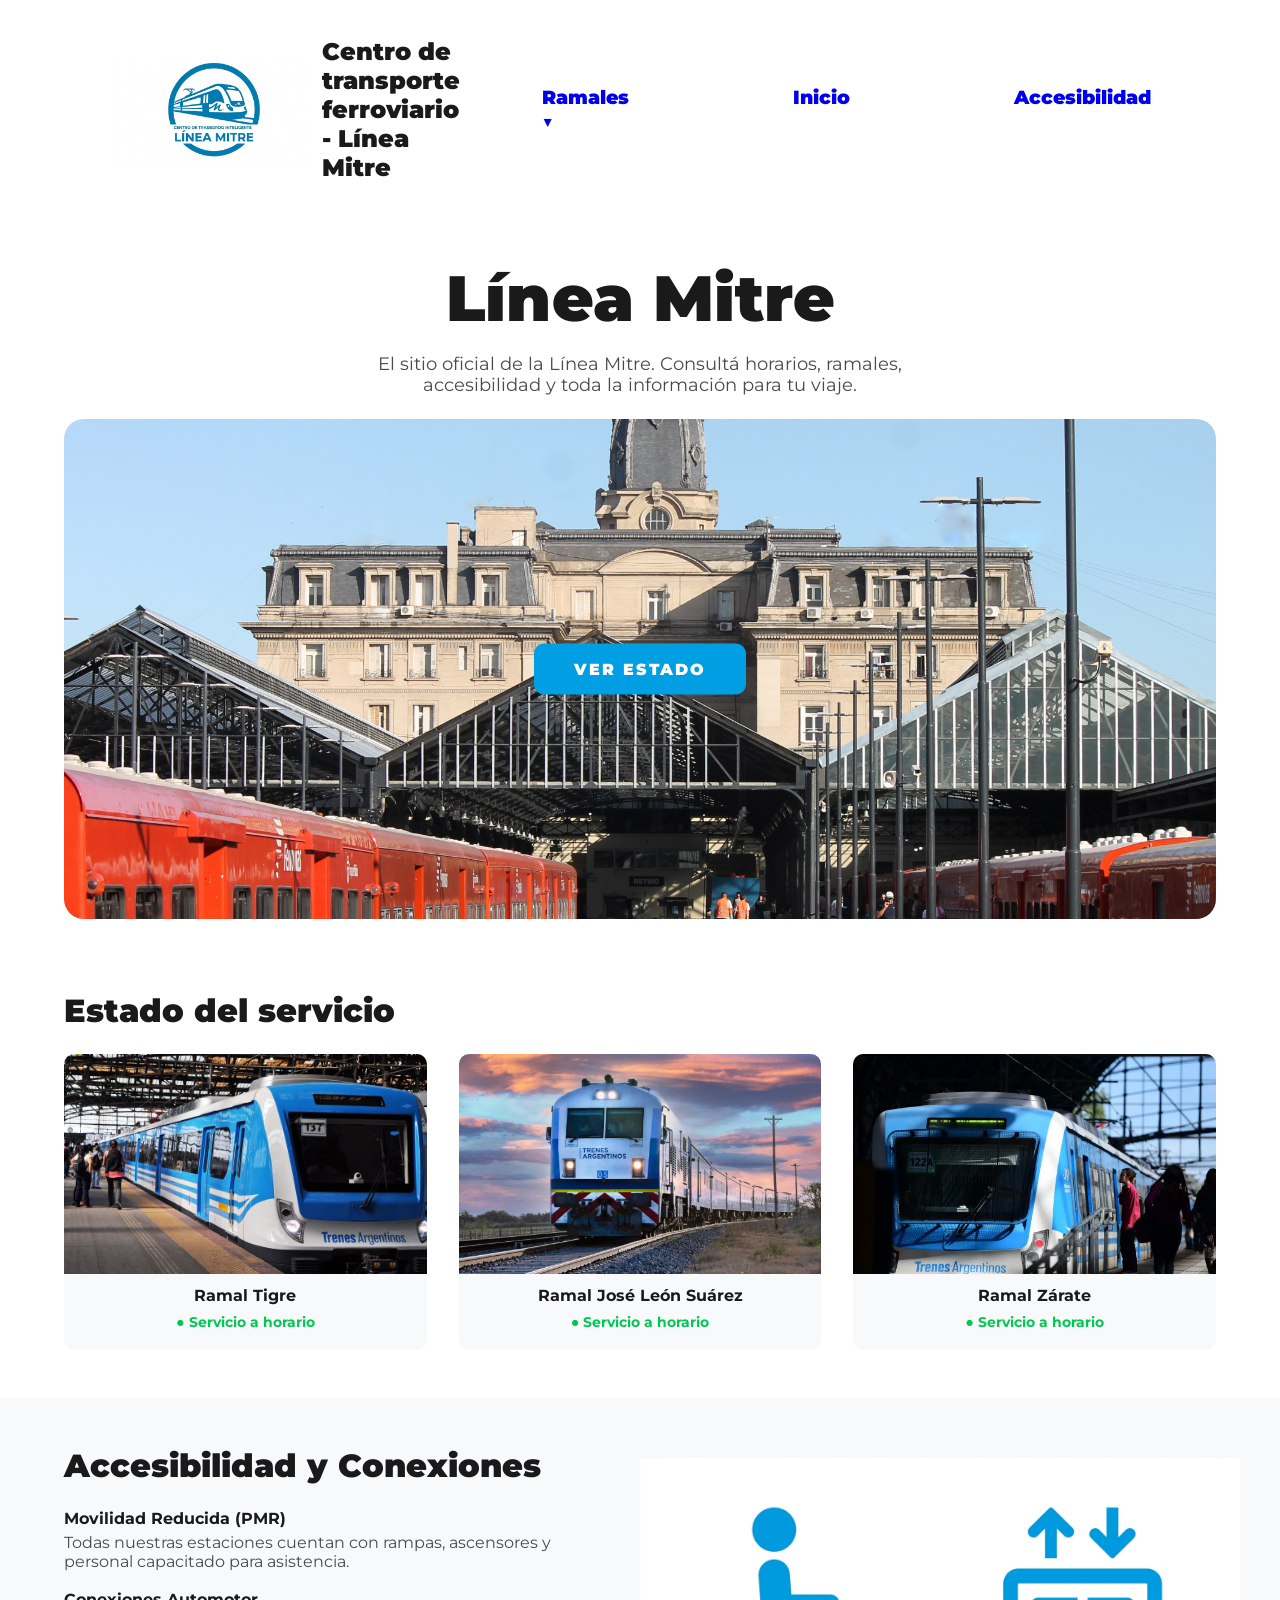
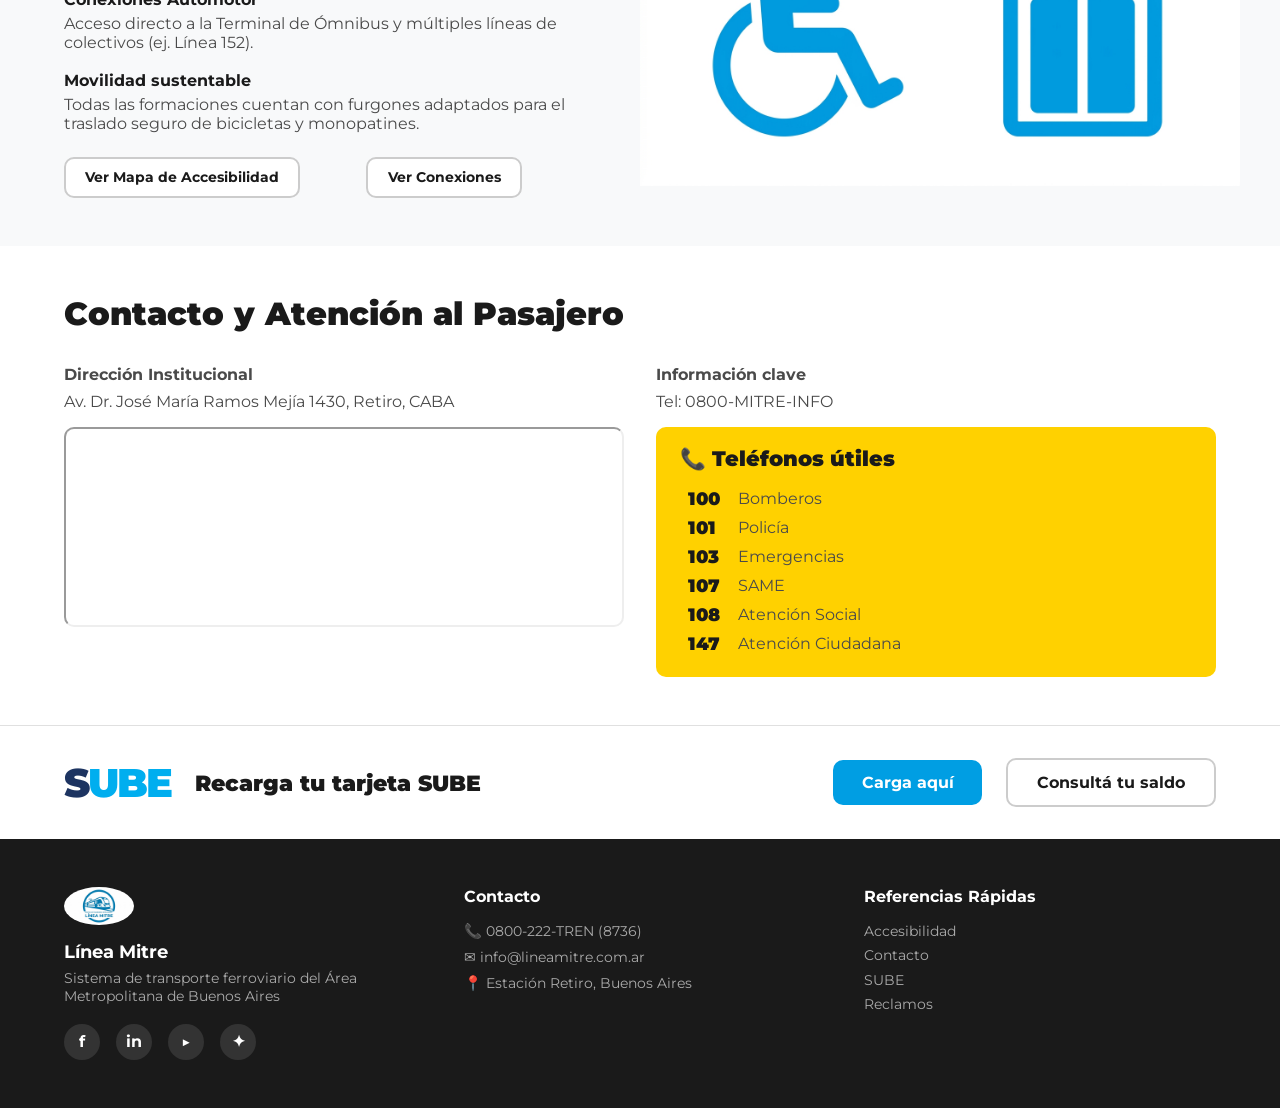
==== commit d063ea83: "Add files via upload" ====
--- a/index.html
+++ b/index.html
@@ -15,13 +15,15 @@
                 <li class="dropdown">
                     <a href="#" class="dropbtn">Ramales ▼</a>
                     <div class="dropdown-content">
-                        <a href="https://facubrito.github.io/sitio_tren/#inicio">José León Suárez</a>
+                        <a href="https://facubrito.github.io/sitio_tren/#inicio" target="_blank">José León Suárez</a>
                         <a href="ramal-capilla.html">Capilla del Señor</a>
-                        <a href="https://rafaelmontanerpt.github.io/ramal-zarate.html">Zárate</a>
-                        <a href="https://crossiuade.github.io/ramalbartolomemitre/index.html">Bartolomé Mitre</a>
+                        <a href="https://rafaelmontanerpt.github.io/RamalZarateTP/" target="_blank">Zárate</a>
+                        <a href="https://crossiuade.github.io/ramalbartolomemitre/index.html" target="_blank">Bartolomé Mitre</a>
                         <a href="https://katydweb.github.io/Ramal_Tigre/" target="_blank">Tigre</a>
                     </div>
+
                 </li>
+                <li><a href="index.html">Inicio</a></li>
                 <li><a href="accesibilidad.html">Accesibilidad</a></li>
                 <li><a href="contacto.html">Contacto</a></li>
                 <li id="SUBE"><a href="sube.html">SUBE</a></li>
